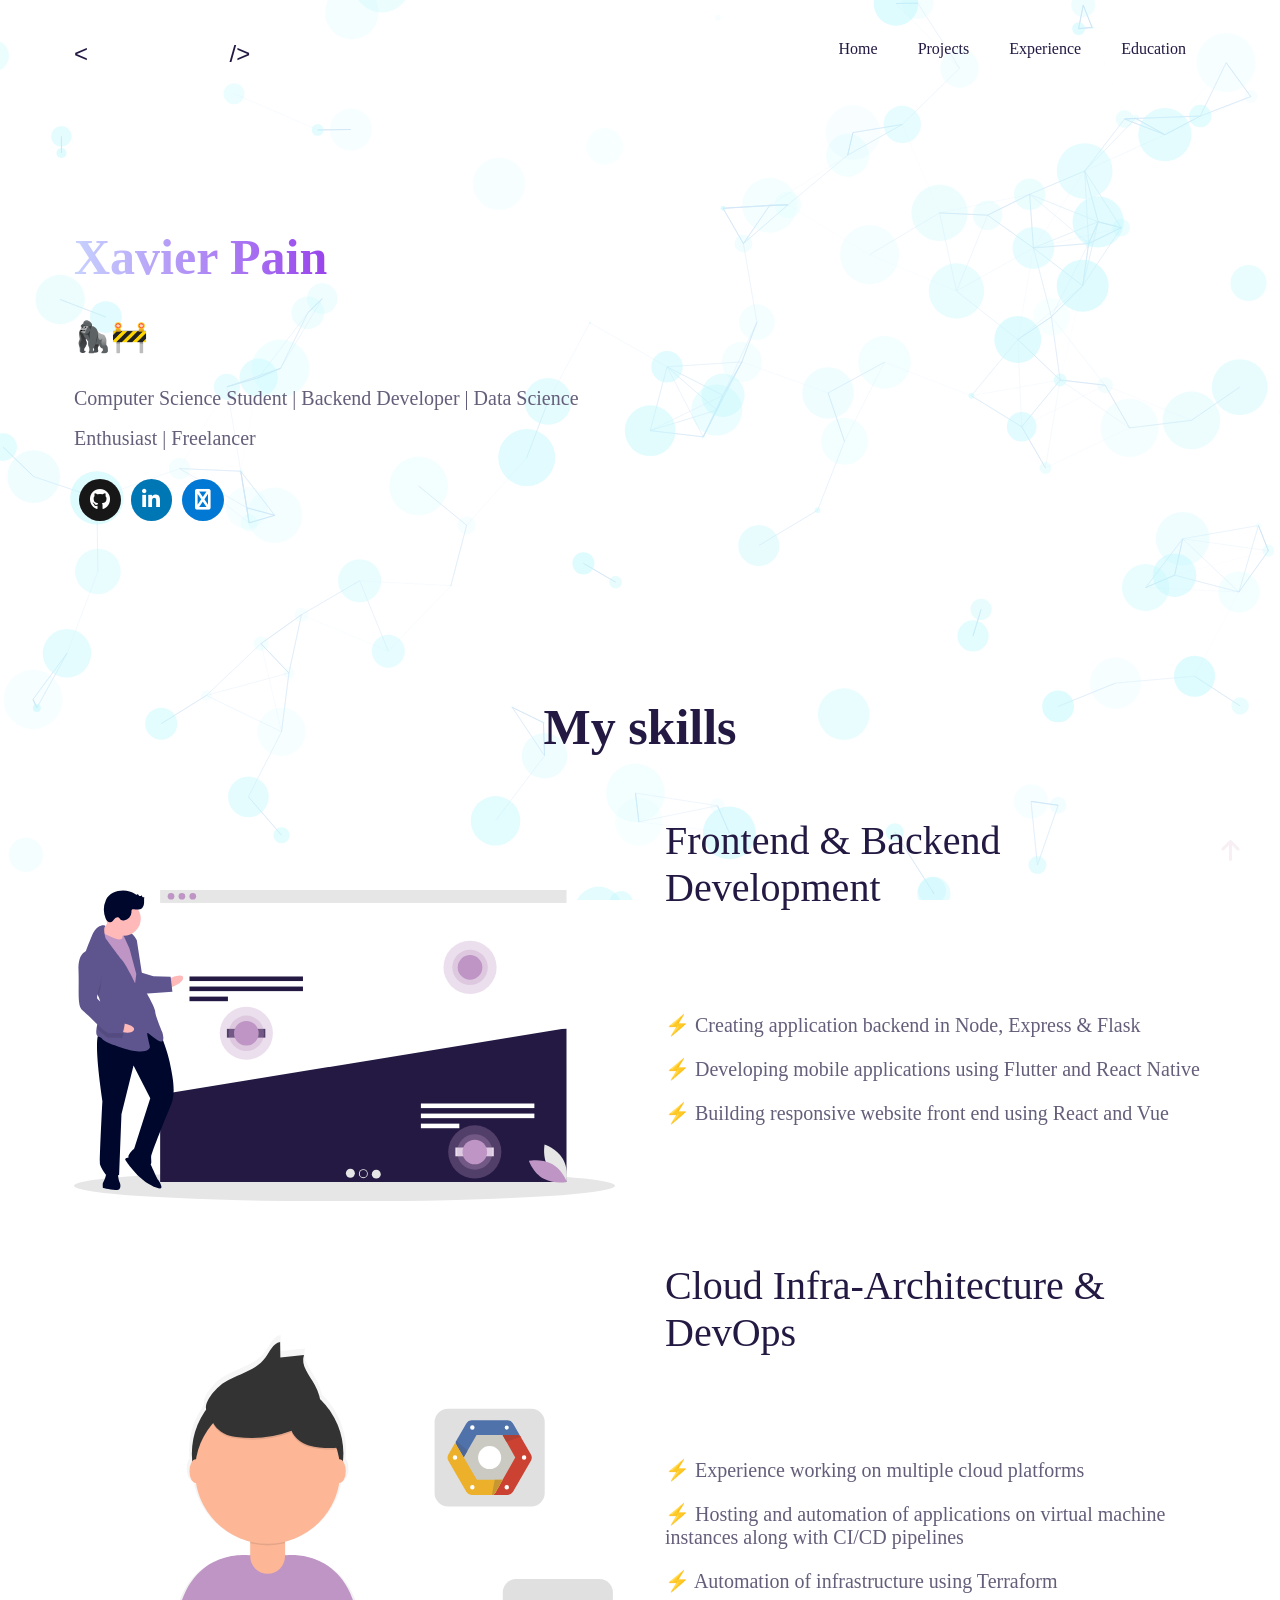
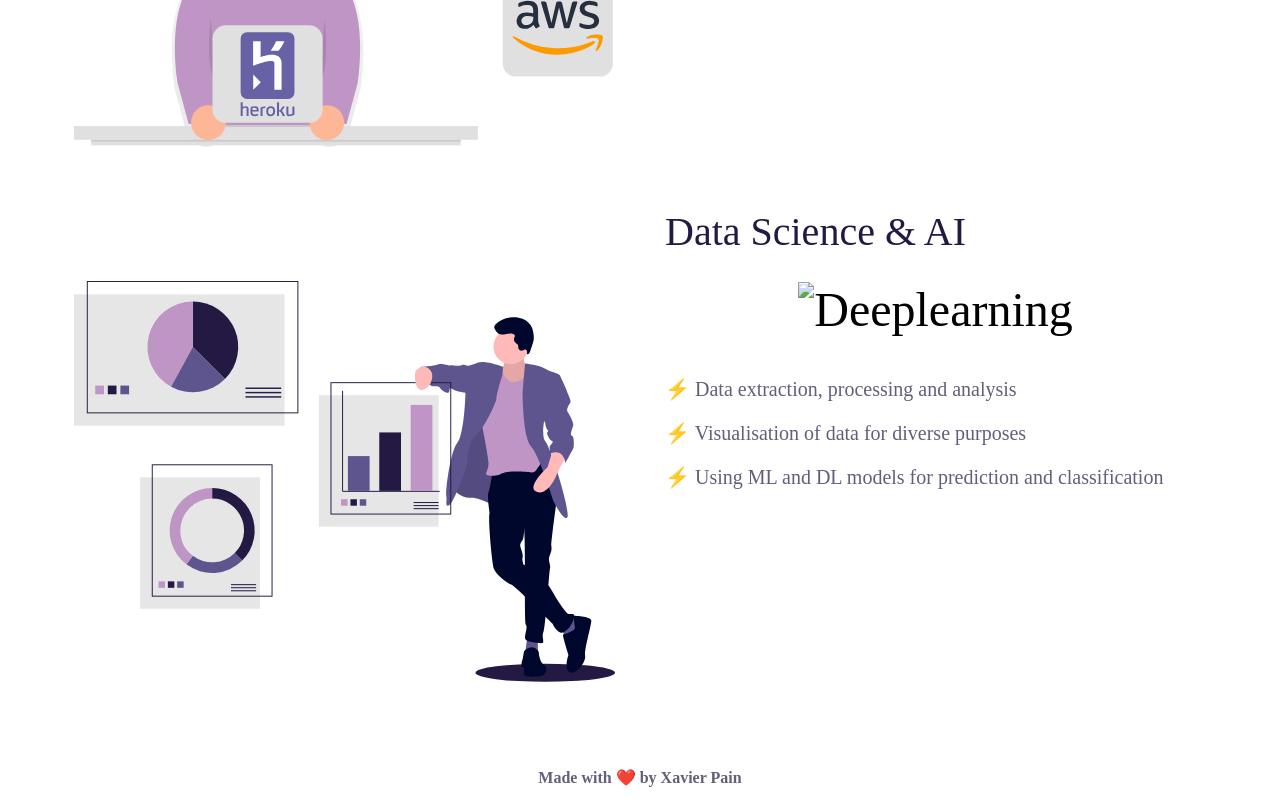
==== index.html @ 21883862 "init" ====
<!doctype html><html lang="en"><head><meta charset="utf-8"/><link rel="icon" href="/favicon1.ico"/><meta name="viewport" content="width=device-width,initial-scale=1"/><meta name="Xavier's Portfolio" content="Portfolio content"/><meta property="og:title" content="Kritarth Sharma Portfolio"/><meta property="og:type" content="website"/><meta property="og:url" content="https://kritarth2121.github.io/"/><meta name="description" content="Xavier's Personal Portfolio Website" property="og:description"><meta name="description" content="/icons/desc.png" property="og:image"><meta name="keywords" content="Kritarth, PortFolio, MasterPortfolio, Xavier's Portfolio"/><meta name="author" content="Kritarth"/><meta name="application-name" content="Xavier's PortFolio"/><link rel="apple-touch-icon" sizes="57x57" href="/icons/apple-icon-57x57.png"><link rel="apple-touch-icon" sizes="60x60" href="/icons/apple-icon-60x60.png"><link rel="apple-touch-icon" sizes="72x72" href="/icons/apple-icon-72x72.png"><link rel="apple-touch-icon" sizes="76x76" href="/icons/apple-icon-76x76.png"><link rel="apple-touch-icon" sizes="114x114" href="/icons/apple-icon-114x114.png"><link rel="apple-touch-icon" sizes="120x120" href="/icons/apple-icon-120x120.png"><link rel="apple-touch-icon" sizes="144x144" href="/icons/apple-icon-144x144.png"><link rel="apple-touch-icon" sizes="152x152" href="/icons/apple-icon-152x152.png"><link rel="apple-touch-icon" sizes="180x180" href="/icons/apple-icon-180x180.png"><link rel="icon" type="image/png" sizes="192x192" href="/icons//android-icon-192x192.png"><link rel="icon" type="image/png" sizes="32x32" href="/icons/favicon-32x32.png"><link rel="icon" type="image/png" sizes="96x96" href="/icons/favicon-96x96.png"><link rel="icon" type="image/png" sizes="16x16" href="/icons/favicon-16x16.png"><link rel="manifest" href="/manifest.json"><meta name="msapplication-TileColor" content="#ffffff"><meta name="msapplication-TileImage" content="/icons/ms-icon-144x144.png"><meta name="theme-color" content="#000000"><script async src="https://pagead2.googlesyndication.com/pagead/js/adsbygoogle.js"></script><script>(adsbygoogle=window.adsbygoogle||[]).push({google_ad_client:"ca-pub-8856447829714090",enable_page_level_ads:!0})</script><script async src="https://www.googletagmanager.com/gtag/js?id=AW-825508380"></script><script>function gtag(){dataLayer.push(arguments)}window.dataLayer=window.dataLayer||[],gtag("js",new Date),gtag("config","AW-825508380")</script><script async src="https://www.googletagmanager.com/gtag/js?id=G-EFLHCG5PLC"></script><script>function gtag(){dataLayer.push(arguments)}window.dataLayer=window.dataLayer||[],gtag("js",new Date),gtag("config","UA-158726526-1")</script><link rel="manifest" href="/manifest.json"/><link rel="stylesheet" href="https://cdnjs.cloudflare.com/ajax/libs/font-awesome/6.4.2/css/all.min.css"/><script src="https://code.iconify.design/1/1.0.4/iconify.min.js"></script><script src="https://cdnjs.cloudflare.com/ajax/libs/animejs/2.0.2/anime.js"></script><script src="https://cdnjs.cloudflare.com/ajax/libs/canvasjs/1.7.0/canvasjs.min.js"></script><title>Xavier Pain - PortFolio</title><script defer="defer" src="/static/js/main.a9682049.js"></script><link href="/static/css/main.dd324436.css" rel="stylesheet"></head><body><noscript>You need to enable JavaScript to run this app.</noscript><div id="root"></div></body></html>
---- static/css/main.dd324436.css ----
@import url(https://fonts.googleapis.com/css2?family=Heebo:wght@400;600&family=Poppins:wght@100;500;600;800;900&family=Lobster+Two:ital,wght@0,400;0,700;1,400&display=swap);*,:after,:before{--tw-border-spacing-x:0;--tw-border-spacing-y:0;--tw-translate-x:0;--tw-translate-y:0;--tw-rotate:0;--tw-skew-x:0;--tw-skew-y:0;--tw-scale-x:1;--tw-scale-y:1;--tw-pan-x: ;--tw-pan-y: ;--tw-pinch-zoom: ;--tw-scroll-snap-strictness:proximity;--tw-gradient-from-position: ;--tw-gradient-via-position: ;--tw-gradient-to-position: ;--tw-ordinal: ;--tw-slashed-zero: ;--tw-numeric-figure: ;--tw-numeric-spacing: ;--tw-numeric-fraction: ;--tw-ring-inset: ;--tw-ring-offset-width:0px;--tw-ring-offset-color:#fff;--tw-ring-color:rgba(59,130,246,.5);--tw-ring-offset-shadow:0 0 #0000;--tw-ring-shadow:0 0 #0000;--tw-shadow:0 0 #0000;--tw-shadow-colored:0 0 #0000;--tw-blur: ;--tw-brightness: ;--tw-contrast: ;--tw-grayscale: ;--tw-hue-rotate: ;--tw-invert: ;--tw-saturate: ;--tw-sepia: ;--tw-drop-shadow: ;--tw-backdrop-blur: ;--tw-backdrop-brightness: ;--tw-backdrop-contrast: ;--tw-backdrop-grayscale: ;--tw-backdrop-hue-rotate: ;--tw-backdrop-invert: ;--tw-backdrop-opacity: ;--tw-backdrop-saturate: ;--tw-backdrop-sepia: }::-webkit-backdrop{--tw-border-spacing-x:0;--tw-border-spacing-y:0;--tw-translate-x:0;--tw-translate-y:0;--tw-rotate:0;--tw-skew-x:0;--tw-skew-y:0;--tw-scale-x:1;--tw-scale-y:1;--tw-pan-x: ;--tw-pan-y: ;--tw-pinch-zoom: ;--tw-scroll-snap-strictness:proximity;--tw-gradient-from-position: ;--tw-gradient-via-position: ;--tw-gradient-to-position: ;--tw-ordinal: ;--tw-slashed-zero: ;--tw-numeric-figure: ;--tw-numeric-spacing: ;--tw-numeric-fraction: ;--tw-ring-inset: ;--tw-ring-offset-width:0px;--tw-ring-offset-color:#fff;--tw-ring-color:rgba(59,130,246,.5);--tw-ring-offset-shadow:0 0 #0000;--tw-ring-shadow:0 0 #0000;--tw-shadow:0 0 #0000;--tw-shadow-colored:0 0 #0000;--tw-blur: ;--tw-brightness: ;--tw-contrast: ;--tw-grayscale: ;--tw-hue-rotate: ;--tw-invert: ;--tw-saturate: ;--tw-sepia: ;--tw-drop-shadow: ;--tw-backdrop-blur: ;--tw-backdrop-brightness: ;--tw-backdrop-contrast: ;--tw-backdrop-grayscale: ;--tw-backdrop-hue-rotate: ;--tw-backdrop-invert: ;--tw-backdrop-opacity: ;--tw-backdrop-saturate: ;--tw-backdrop-sepia: }::backdrop{--tw-border-spacing-x:0;--tw-border-spacing-y:0;--tw-translate-x:0;--tw-translate-y:0;--tw-rotate:0;--tw-skew-x:0;--tw-skew-y:0;--tw-scale-x:1;--tw-scale-y:1;--tw-pan-x: ;--tw-pan-y: ;--tw-pinch-zoom: ;--tw-scroll-snap-strictness:proximity;--tw-gradient-from-position: ;--tw-gradient-via-position: ;--tw-gradient-to-position: ;--tw-ordinal: ;--tw-slashed-zero: ;--tw-numeric-figure: ;--tw-numeric-spacing: ;--tw-numeric-fraction: ;--tw-ring-inset: ;--tw-ring-offset-width:0px;--tw-ring-offset-color:#fff;--tw-ring-color:rgba(59,130,246,.5);--tw-ring-offset-shadow:0 0 #0000;--tw-ring-shadow:0 0 #0000;--tw-shadow:0 0 #0000;--tw-shadow-colored:0 0 #0000;--tw-blur: ;--tw-brightness: ;--tw-contrast: ;--tw-grayscale: ;--tw-hue-rotate: ;--tw-invert: ;--tw-saturate: ;--tw-sepia: ;--tw-drop-shadow: ;--tw-backdrop-blur: ;--tw-backdrop-brightness: ;--tw-backdrop-contrast: ;--tw-backdrop-grayscale: ;--tw-backdrop-hue-rotate: ;--tw-backdrop-invert: ;--tw-backdrop-opacity: ;--tw-backdrop-saturate: ;--tw-backdrop-sepia: }.container{width:100%}@media (min-width:640px){.container{max-width:640px}}@media (min-width:768px){.container{max-width:768px}}@media (min-width:1024px){.container{max-width:1024px}}@media (min-width:1280px){.container{max-width:1280px}}@media (min-width:1536px){.container{max-width:1536px}}.sr-only{border-width:0;white-space:nowrap}.pointer-events-none{pointer-events:none}.visible{visibility:visible}.fixed{position:fixed}.absolute{position:absolute}.relative{position:relative}.inset-0{inset:0}.left-0{left:0}.right-5{right:1.25rem}.top-0{top:0}.top-4{top:1rem}.z-50{z-index:50}.mx-4{margin-left:1rem;margin-right:1rem}.mx-5{margin-left:1.25rem;margin-right:1.25rem}.mx-6{margin-left:1.5rem;margin-right:1.5rem}.mb-10{margin-bottom:2.5rem}.mb-7{margin-bottom:1.75rem}.mt-5{margin-top:1.25rem}.inline-block{display:inline-block}.flex{display:flex}.inline-flex{display:inline-flex}.table{display:table}.grid{display:grid}.hidden{display:none}.aspect-video{aspect-ratio:16/9}.h-\[100vh\]{height:100vh}.h-\[24rem\]{height:24rem}.h-full{height:100%}.min-h-full{min-height:100%}.min-h-screen{min-height:100vh}.w-\[100vw\]{width:100vw}.w-\[24rem\]{width:24rem}.w-fit{width:-webkit-fit-content;width:-moz-fit-content;width:fit-content}.w-full{width:100%}.shrink{flex-shrink:1}.grow{flex-grow:1}.rotate-180{--tw-rotate:180deg}.rotate-180,.rotate-90{-webkit-transform:translate(var(--tw-translate-x),var(--tw-translate-y)) rotate(var(--tw-rotate)) skewX(var(--tw-skew-x)) skewY(var(--tw-skew-y)) scaleX(var(--tw-scale-x)) scaleY(var(--tw-scale-y));transform:translate(var(--tw-translate-x),var(--tw-translate-y)) rotate(var(--tw-rotate)) skewX(var(--tw-skew-x)) skewY(var(--tw-skew-y)) scaleX(var(--tw-scale-x)) scaleY(var(--tw-scale-y))}.rotate-90{--tw-rotate:90deg}.scale-100{--tw-scale-x:1;--tw-scale-y:1}.scale-100,.scale-95{-webkit-transform:translate(var(--tw-translate-x),var(--tw-translate-y)) rotate(var(--tw-rotate)) skewX(var(--tw-skew-x)) skewY(var(--tw-skew-y)) scaleX(var(--tw-scale-x)) scaleY(var(--tw-scale-y));transform:translate(var(--tw-translate-x),var(--tw-translate-y)) rotate(var(--tw-rotate)) skewX(var(--tw-skew-x)) skewY(var(--tw-skew-y)) scaleX(var(--tw-scale-x)) scaleY(var(--tw-scale-y))}.scale-95{--tw-scale-x:.95;--tw-scale-y:.95}.transform{-webkit-transform:translate(var(--tw-translate-x),var(--tw-translate-y)) rotate(var(--tw-rotate)) skewX(var(--tw-skew-x)) skewY(var(--tw-skew-y)) scaleX(var(--tw-scale-x)) scaleY(var(--tw-scale-y));transform:translate(var(--tw-translate-x),var(--tw-translate-y)) rotate(var(--tw-rotate)) skewX(var(--tw-skew-x)) skewY(var(--tw-skew-y)) scaleX(var(--tw-scale-x)) scaleY(var(--tw-scale-y))}@-webkit-keyframes bounce{0%,to{-webkit-animation-timing-function:cubic-bezier(.8,0,1,1);animation-timing-function:cubic-bezier(.8,0,1,1);-webkit-transform:translateY(-25%);transform:translateY(-25%)}50%{-webkit-animation-timing-function:cubic-bezier(0,0,.2,1);animation-timing-function:cubic-bezier(0,0,.2,1);-webkit-transform:none;transform:none}}@keyframes bounce{0%,to{-webkit-animation-timing-function:cubic-bezier(.8,0,1,1);animation-timing-function:cubic-bezier(.8,0,1,1);-webkit-transform:translateY(-25%);transform:translateY(-25%)}50%{-webkit-animation-timing-function:cubic-bezier(0,0,.2,1);animation-timing-function:cubic-bezier(0,0,.2,1);-webkit-transform:none;transform:none}}.animate-bounce{-webkit-animation:bounce 1s infinite;animation:bounce 1s infinite}@-webkit-keyframes text{0%,to{background-position:0;background-size:200% 200%}50%{background-position:100%;background-size:200% 200%}}@keyframes text{0%,to{background-position:0;background-size:200% 200%}50%{background-position:100%;background-size:200% 200%}}.animate-text{-webkit-animation:text 5s ease infinite;animation:text 5s ease infinite}.cursor-pointer{cursor:pointer}.resize{resize:both}.grid-cols-1{grid-template-columns:repeat(1,minmax(0,1fr))}.flex-row{flex-direction:row}.flex-col{flex-direction:column}.items-center{align-items:center}.justify-center{justify-content:center}.justify-between{justify-content:space-between}.gap-8{gap:2rem}.space-x-4>:not([hidden])~:not([hidden]){--tw-space-x-reverse:0;margin-left:calc(1rem*(1 - var(--tw-space-x-reverse)));margin-right:calc(1rem*var(--tw-space-x-reverse))}.overflow-hidden{overflow:hidden}.overflow-y-auto{overflow-y:auto}.overflow-y-scroll{overflow-y:scroll}.rounded-full{border-radius:9999px}.rounded-xl{border-radius:.75rem}.border{border-width:1px}.border-none{border-style:none}.bg-black\/70{background-color:rgba(0,0,0,.7)}.bg-white{--tw-bg-opacity:1;background-color:rgb(255 255 255/var(--tw-bg-opacity))}.bg-gradient-to-r{background-image:linear-gradient(to right,var(--tw-gradient-stops))}.from-indigo-200{--tw-gradient-from:#c7d2fe var(--tw-gradient-from-position);--tw-gradient-to:rgba(199,210,254,0) var(--tw-gradient-to-position);--tw-gradient-stops:var(--tw-gradient-from),var(--tw-gradient-to)}.via-purple-600{--tw-gradient-to:rgba(147,51,234,0) var(--tw-gradient-to-position);--tw-gradient-stops:var(--tw-gradient-from),#9333ea var(--tw-gradient-via-position),var(--tw-gradient-to)}.to-indigo-200{--tw-gradient-to:#c7d2fe var(--tw-gradient-to-position)}.bg-clip-text{-webkit-background-clip:text;background-clip:text}.text-left{text-align:left}.text-center{text-align:center}.align-middle{vertical-align:middle}.text-2xl{font-size:1.5rem;line-height:2rem}.text-lg{font-size:1.125rem;line-height:1.75rem}.font-black{font-weight:900}.font-bold{font-weight:700}.font-medium{font-weight:500}.font-semibold{font-weight:600}.italic{font-style:italic}.leading-6{line-height:1.5rem}.text-gray-900{--tw-text-opacity:1;color:rgb(17 24 39/var(--tw-text-opacity))}.text-transparent{color:transparent}.underline{text-decoration-line:underline}.opacity-0{opacity:0}.opacity-100{opacity:1}.shadow-2xl{--tw-shadow:0 25px 50px -12px rgba(0,0,0,.25);--tw-shadow-colored:0 25px 50px -12px var(--tw-shadow-color)}.shadow-2xl,.shadow-xl{box-shadow:0 0 #0000,0 0 #0000,var(--tw-shadow);box-shadow:var(--tw-ring-offset-shadow,0 0 #0000),var(--tw-ring-shadow,0 0 #0000),var(--tw-shadow)}.shadow-xl{--tw-shadow:0 20px 25px -5px rgba(0,0,0,.1),0 8px 10px -6px rgba(0,0,0,.1);--tw-shadow-colored:0 20px 25px -5px var(--tw-shadow-color),0 8px 10px -6px var(--tw-shadow-color)}.ring{--tw-ring-offset-shadow:var(--tw-ring-inset) 0 0 0 var(--tw-ring-offset-width) var(--tw-ring-offset-color);--tw-ring-shadow:var(--tw-ring-inset) 0 0 0 calc(3px + var(--tw-ring-offset-width)) var(--tw-ring-color);box-shadow:var(--tw-ring-offset-shadow),var(--tw-ring-shadow),0 0 #0000;box-shadow:var(--tw-ring-offset-shadow),var(--tw-ring-shadow),var(--tw-shadow,0 0 #0000)}.filter{-webkit-filter:var(--tw-blur) var(--tw-brightness) var(--tw-contrast) var(--tw-grayscale) var(--tw-hue-rotate) var(--tw-invert) var(--tw-saturate) var(--tw-sepia) var(--tw-drop-shadow);filter:var(--tw-blur) var(--tw-brightness) var(--tw-contrast) var(--tw-grayscale) var(--tw-hue-rotate) var(--tw-invert) var(--tw-saturate) var(--tw-sepia) var(--tw-drop-shadow)}.transition{transition-duration:.15s;transition-property:color,background-color,border-color,text-decoration-color,fill,stroke,opacity,box-shadow,-webkit-transform,-webkit-filter,-webkit-backdrop-filter;transition-property:color,background-color,border-color,text-decoration-color,fill,stroke,opacity,box-shadow,transform,filter,backdrop-filter;transition-property:color,background-color,border-color,text-decoration-color,fill,stroke,opacity,box-shadow,transform,filter,backdrop-filter,-webkit-transform,-webkit-filter,-webkit-backdrop-filter;transition-timing-function:cubic-bezier(.4,0,.2,1)}.transition-all{transition-duration:.15s;transition-property:all;transition-timing-function:cubic-bezier(.4,0,.2,1)}.duration-200{transition-duration:.2s}.duration-300{transition-duration:.3s}.duration-500{transition-duration:.5s}.ease-in{transition-timing-function:cubic-bezier(.4,0,1,1)}.ease-out{transition-timing-function:cubic-bezier(0,0,.2,1)}@font-face{font-family:Agustina Regular;font-style:normal;font-weight:400;src:local("Agustina Regular"),url(/static/media/Agustina.eb0c59dda4cc308cba96.woff) format("woff")}@font-face{font-family:Montserrat;src:local("Montserrat"),url(/static/media/Montserrat-Regular.3cd786652b8a2e9d41f2.ttf) format("woff")}@font-face{font-family:Google Sans Bold;src:local("Google Sans Bold"),url(/static/media/GoogleSans-Bold.d907e4bf3e32637a636e.ttf) format("woff")}@font-face{font-family:Google Sans Bold Italic;src:local("Google Sans Bold Italic"),url(/static/media/GoogleSans-BoldItalic.d282e9c31d0f894a7f06.ttf) format("woff")}@font-face{font-family:Google Sans Italic;src:local("Google Sans Italic"),url(/static/media/GoogleSans-Italic.40bb50bd202405745006.ttf) format("woff")}@font-face{font-family:Google Sans Medium;src:local("Google Sans Medium"),url(/static/media/GoogleSans-Medium.963c3e555aaada9ef8a9.ttf) format("woff")}@font-face{font-family:Google Sans Medium Italic;src:local("Google Sans Medium Italic"),url(/static/media/GoogleSans-MediumItalic.56d4f777a7997e5a10b3.ttf) format("woff")}@font-face{font-family:Google Sans Regular;src:local("Google Sans Regular"),url(/static/media/GoogleSans-Regular.bec0591b6a291c3ca895.ttf) format("woff")}code{font-family:source-code-pro,Menlo,Monaco,Consolas,Courier New,monospace}body,html{overflow-x:hidden;scroll-behavior:smooth}body{-webkit-font-smoothing:antialiased;-moz-osx-font-smoothing:grayscale;font:19px/23px Montserrat,sans-serif}@media (max-width:1380px){body,html{font-size:16px;line-height:normal}}@-webkit-keyframes animatedOne{0%{background-position:0 0}to{background-position:100% 0}}@keyframes animatedOne{0%{background-position:0 0}to{background-position:100% 0}}.hover\:scale-110:hover{--tw-scale-x:1.1;--tw-scale-y:1.1;-webkit-transform:translate(var(--tw-translate-x),var(--tw-translate-y)) rotate(var(--tw-rotate)) skewX(var(--tw-skew-x)) skewY(var(--tw-skew-y)) scaleX(var(--tw-scale-x)) scaleY(var(--tw-scale-y));transform:translate(var(--tw-translate-x),var(--tw-translate-y)) rotate(var(--tw-rotate)) skewX(var(--tw-skew-x)) skewY(var(--tw-skew-y)) scaleX(var(--tw-scale-x)) scaleY(var(--tw-scale-y))}.hover\:cursor-pointer:hover{cursor:pointer}@media (min-width:640px){.sm\:h-fit{height:-webkit-fit-content;height:-moz-fit-content;height:fit-content}.sm\:max-h-\[90vh\]{max-height:90vh}.sm\:w-10\/12{width:83.333333%}.sm\:rounded-2xl{border-radius:1rem}}@media (min-width:768px){.md\:grid-cols-3{grid-template-columns:repeat(3,minmax(0,1fr))}}.App{text-align:center}.App-logo{height:40vmin}.App-header{align-items:center;background-color:#282c34;color:#fff;display:flex;flex-direction:column;font-size:calc(10px + 2vmin);justify-content:center;min-height:100vh}.App-link{color:#09d3ac}.heading{color:#000}.subTitle{color:#868e96}@-webkit-keyframes fade_down{0%{opacity:.01;-webkit-transform:translateY(-20px);transform:translateY(-20px);transition:opacity .3s cubic-bezier(.645,.045,.355,1),-webkit-transform .3s cubic-bezier(.645,.045,.355,1);transition:opacity .3s cubic-bezier(.645,.045,.355,1),transform .3s cubic-bezier(.645,.045,.355,1);transition:opacity .3s cubic-bezier(.645,.045,.355,1),transform .3s cubic-bezier(.645,.045,.355,1),-webkit-transform .3s cubic-bezier(.645,.045,.355,1)}to{opacity:1;-webkit-transform:translateY(0);transform:translateY(0);transition:opacity .3s cubic-bezier(.645,.045,.355,1),-webkit-transform .3s cubic-bezier(.645,.045,.355,1);transition:opacity .3s cubic-bezier(.645,.045,.355,1),transform .3s cubic-bezier(.645,.045,.355,1);transition:opacity .3s cubic-bezier(.645,.045,.355,1),transform .3s cubic-bezier(.645,.045,.355,1),-webkit-transform .3s cubic-bezier(.645,.045,.355,1)}}@keyframes fade_down{0%{opacity:.01;-webkit-transform:translateY(-20px);transform:translateY(-20px);transition:opacity .3s cubic-bezier(.645,.045,.355,1),-webkit-transform .3s cubic-bezier(.645,.045,.355,1);transition:opacity .3s cubic-bezier(.645,.045,.355,1),transform .3s cubic-bezier(.645,.045,.355,1);transition:opacity .3s cubic-bezier(.645,.045,.355,1),transform .3s cubic-bezier(.645,.045,.355,1),-webkit-transform .3s cubic-bezier(.645,.045,.355,1)}to{opacity:1;-webkit-transform:translateY(0);transform:translateY(0);transition:opacity .3s cubic-bezier(.645,.045,.355,1),-webkit-transform .3s cubic-bezier(.645,.045,.355,1);transition:opacity .3s cubic-bezier(.645,.045,.355,1),transform .3s cubic-bezier(.645,.045,.355,1);transition:opacity .3s cubic-bezier(.645,.045,.355,1),transform .3s cubic-bezier(.645,.045,.355,1),-webkit-transform .3s cubic-bezier(.645,.045,.355,1)}}@-webkit-keyframes fade_up{0%{opacity:.01;-webkit-transform:translateY(20px);transform:translateY(20px);transition:opacity .3s cubic-bezier(.645,.045,.355,1),-webkit-transform .3s cubic-bezier(.645,.045,.355,1);transition:opacity .3s cubic-bezier(.645,.045,.355,1),transform .3s cubic-bezier(.645,.045,.355,1);transition:opacity .3s cubic-bezier(.645,.045,.355,1),transform .3s cubic-bezier(.645,.045,.355,1),-webkit-transform .3s cubic-bezier(.645,.045,.355,1)}to{opacity:1;-webkit-transform:translateY(0);transform:translateY(0);transition:opacity .3s cubic-bezier(.645,.045,.355,1),-webkit-transform .3s cubic-bezier(.645,.045,.355,1);transition:opacity .3s cubic-bezier(.645,.045,.355,1),transform .3s cubic-bezier(.645,.045,.355,1);transition:opacity .3s cubic-bezier(.645,.045,.355,1),transform .3s cubic-bezier(.645,.045,.355,1),-webkit-transform .3s cubic-bezier(.645,.045,.355,1)}}@keyframes fade_up{0%{opacity:.01;-webkit-transform:translateY(20px);transform:translateY(20px);transition:opacity .3s cubic-bezier(.645,.045,.355,1),-webkit-transform .3s cubic-bezier(.645,.045,.355,1);transition:opacity .3s cubic-bezier(.645,.045,.355,1),transform .3s cubic-bezier(.645,.045,.355,1);transition:opacity .3s cubic-bezier(.645,.045,.355,1),transform .3s cubic-bezier(.645,.045,.355,1),-webkit-transform .3s cubic-bezier(.645,.045,.355,1)}to{opacity:1;-webkit-transform:translateY(0);transform:translateY(0);transition:opacity .3s cubic-bezier(.645,.045,.355,1),-webkit-transform .3s cubic-bezier(.645,.045,.355,1);transition:opacity .3s cubic-bezier(.645,.045,.355,1),transform .3s cubic-bezier(.645,.045,.355,1);transition:opacity .3s cubic-bezier(.645,.045,.355,1),transform .3s cubic-bezier(.645,.045,.355,1),-webkit-transform .3s cubic-bezier(.645,.045,.355,1)}}.header{display:block;margin:0 auto;max-width:90%;padding:20px 10px}.header ul{list-style:none;margin:0;overflow:hidden;padding:0}.grey-color{color:#868e96}.header li a{display:block;padding:20px;text-decoration:none}.header .logo{display:block;float:left;font-size:1.5em;line-height:normal;margin-top:10px;text-decoration:none}.header .logo-name{-moz-background-clip:text;-webkit-background-clip:text;background-image:url(https://media.giphy.com/media/26BROrSHlmyzzHf3i/giphy.gif);background-size:cover;color:transparent;font-family:Agustina Regular;font-weight:700;padding:0 10px;width:40px}.menu{font-family:Google Sans Regular}.header .menu{clear:both;max-height:0;transition:max-height .2s ease-out}.header .menu-icon{cursor:pointer;display:inline-block;float:right;padding:28px 20px;position:relative;-webkit-user-select:none;user-select:none}.header .menu-icon .navicon{background:#333;display:block;height:2px;position:relative;transition:background .2s ease-out;width:18px}.header .menu-icon .navicon:after,.header .menu-icon .navicon:before{background:#333;content:"";display:block;height:100%;position:absolute;transition:all .2s ease-out;width:100%}.header .menu-icon .navicon:before{top:5px}.header .menu-icon .navicon:after{top:-5px}.header .menu-btn{display:none}.header .menu-btn:checked~.menu{max-height:370px}.header .menu-btn:checked~.menu-icon .navicon{background:transparent}.header .menu-btn:checked~.menu-icon .navicon:before{-webkit-transform:rotate(-45deg);transform:rotate(-45deg)}.header .menu-btn:checked~.menu-icon .navicon:after{-webkit-transform:rotate(45deg);transform:rotate(45deg)}.header .menu-btn:checked~.menu-icon:not(.steps) .navicon:after,.header .menu-btn:checked~.menu-icon:not(.steps) .navicon:before{top:0}@media (min-width:48em){.header li{float:left}.header{align-items:center;display:flex;justify-content:space-between}.header .menu{max-height:none}.header .menu-icon{display:none}}@media (max-width:960px) and (min-width:768px){.header{font-size:12px}}.main{margin:4rem auto 0}.greet-main,.main{padding:20px 10px;width:90%}.greet-main{margin:2rem auto 0}.gretting-main{margin:0 auto;padding:20px 10px;width:90%}.greeting-main{display:flex}.greeting-main>*{flex:1 1;margin-bottom:30px}.button-greeting-div{display:flex;margin-top:20px}.greeting-text{font-family:Google Sans Bold;font-size:70px;line-height:1.1;margin-top:80px}.greeting-nickname{font-family:Google Sans Bold Italic;font-size:30px}.greeting-text-p{font-family:Google Sans Medium;font-size:40px;line-height:40px;margin-right:40px}.greeting-image-div>*{max-width:100%}@media (max-width:1380px){.greeting-text{font-size:50px}.greeting-text-p{font-size:20px}}@media (max-width:768px){.button-greeting-div{justify-content:space-around}.greeting-text{font-size:30px;margin-top:0;text-align:center}.greeting-nickname{font-size:25px;text-align:center}.greeting-text-p{font-size:16px;line-height:normal;margin-right:0;text-align:center}.greeting-main{display:block}.portfolio-repo-btn-div{display:flex;justify-content:center;width:100%}}.social-media-div{font-size:2em}.icon-button i{color:#fff}.icon-button{margin-bottom:10px}.icon-button i{border-radius:2.6rem;cursor:pointer;display:inline-block;font-size:1.3rem;height:2.6rem;line-height:2.6rem;margin:0 5px 10px;position:relative;text-align:center;-webkit-user-select:none;user-select:none;width:2.6rem}@media (max-width:768px){.social-media-div{text-align:center}}.main-button{background-color:#55198b;border:1px solid #55198b;border-radius:6px;color:#fff;cursor:pointer;display:block;font-family:Google Sans Regular;font-size:18px;font-weight:500;letter-spacing:2px;line-height:1.1;margin-right:0;margin-top:20px;padding:13px 22px;text-align:center;text-decoration:none;width:-webkit-max-content;width:max-content}.main-button:hover{transition:.3s ease-in}.project-button{display:flex;justify-content:center;margin-top:20px}@media (max-width:768px){.main-button{font-size:15px;margin-right:0;padding:12px 18px}}@media (max-width:320px){.main-button{font-size:12px}}.skills-main-div{display:flex;overflow:hidden}.skills-header{font-family:Google Sans Regular;font-size:60px;line-height:normal;text-align:center}.skills-text{font-size:20px}.skills-text-div{font-family:Google Sans Regular;margin-left:50px}.skills-main-div>*{flex:1 1;margin-bottom:30px}.skills-image-div>*{height:auto;margin-top:100px;max-width:100%}.skills-heading{font-family:Google Sans Regular;font-size:56px;font-weight:400;line-height:normal}@media (max-width:1380px){.skills-heading{font-size:40px}.skills-header{font-size:50px}}@media (max-width:768px){.skills-heading{font-size:30px;text-align:center}.skills-header{font-size:30px}.greeting-text-p{font-size:16px;line-height:normal}.skills-main-div{flex-direction:column}.skills-text-div{margin:20px}.skills-text{font-size:16px}.skills-text-subtitle{font-size:16px;text-align:center}.skills-image-div{order:2}.skills-image-div>*{margin-top:0}}.software-skill-inline{display:inline-block;font-family:Google Sans Regular;margin-bottom:20px;margin-right:20px}.software-skill-inline>i{color:#868e96}.software-skill-inline>i:hover{color:#645beb}.skill-image{height:48px}.footer-text{font-family:Google Sans Regular;font-weight:700;text-align:center}.footer-div{margin-top:2rem}@-webkit-keyframes pulse{0%{-webkit-transform:scale(.5);transform:scale(.5)}20%{-webkit-transform:scale(1.5);transform:scale(1.5)}40%{-webkit-transform:scale(.5);transform:scale(.5)}60%{-webkit-transform:scale(1.5);transform:scale(1.5)}80%{-webkit-transform:scale(1.1);transform:scale(1.1)}90%{-webkit-transform:scale(.8);transform:scale(.8)}}@keyframes pulse{0%{-webkit-transform:scale(.5);transform:scale(.5)}20%{-webkit-transform:scale(1.5);transform:scale(1.5)}40%{-webkit-transform:scale(.5);transform:scale(.5)}60%{-webkit-transform:scale(1.5);transform:scale(1.5)}80%{-webkit-transform:scale(1.1);transform:scale(1.1)}90%{-webkit-transform:scale(.8);transform:scale(.8)}}.heart{-webkit-animation:pulse 2s linear infinite;animation:pulse 2s linear infinite;display:inline-block;position:relative}#topButton{border-radius:2rem;bottom:1.2rem;cursor:pointer;font-size:1.5rem;outline:none;padding:15px;position:fixed;right:1.5rem;visibility:hidden}.logo_wrapper{align-items:center;height:100vh;justify-content:center;width:100vw}.screen{height:100%}.screen,body{align-items:center;display:flex;justify-content:center}body{margin:0;padding:0}.screen{-webkit-animation:grow 5.5s forwards;animation:grow 5.5s forwards;border-radius:100%;overflow:hidden}@-webkit-keyframes grow{0%{-webkit-transform:scale(0);transform:scale(0)}10%{border-radius:0;height:100%;-webkit-transform:scale(1);transform:scale(1);width:100%}90%{border-radius:0;height:100%;-webkit-transform:scale(1);transform:scale(1);width:100%}to{border-radius:100%;-webkit-transform:scale(0);transform:scale(0);-webkit-transform-origin:50% 50%;transform-origin:50% 50%}}@keyframes grow{0%{-webkit-transform:scale(0);transform:scale(0)}10%{border-radius:0;height:100%;-webkit-transform:scale(1);transform:scale(1);width:100%}90%{border-radius:0;height:100%;-webkit-transform:scale(1);transform:scale(1);width:100%}to{border-radius:100%;-webkit-transform:scale(0);transform:scale(0);-webkit-transform-origin:50% 50%;transform-origin:50% 50%}}#logo{left:50%;position:absolute;top:50%;-webkit-transform:translate(-50%,-50%);transform:translate(-50%,-50%)}button:focus,input:focus,select:focus{outline:none}.container-loader{align-items:center;display:flex;justify-content:center}.container-loader .box{-webkit-animation:animate 7s ease-in-out infinite alternate;animation:animate 7s ease-in-out infinite alternate}.container-loader .box,.container-loader .box span{-webkit-transform-style:preserve-3d;transform-style:preserve-3d}.container-loader .box span{background:linear-gradient(90deg,rgba(0,0,0,.1),rgba(0,0,0,.5) 90%,transparent);color:#fff;font-size:3.5em;font-weight:700;line-height:.76em;padding:0 10px;position:absolute;text-shadow:0 10px 15px rgba(0,0,0,.3);text-transform:uppercase;-webkit-transform:translate(-50%,-50%) rotateX(calc(var(--i)*22.5deg)) translateZ(109px);transform:translate(-50%,-50%) rotateX(calc(var(--i)*22.5deg)) translateZ(109px);white-space:nowrap}.container-loader .box span i{font-style:normal}.container-loader .box span i:first-child{color:#5c5fc4}.container-loader .box span i:nth-child(2){color:#c4c15c}@-webkit-keyframes animate{0%{-webkit-transform:perspective(500px) rotateX(0deg) rotate(4deg);transform:perspective(500px) rotateX(0deg) rotate(4deg)}to{-webkit-transform:perspective(50px) rotateX(1turn) rotate(4deg);transform:perspective(50px) rotateX(1turn) rotate(4deg)}}@keyframes animate{0%{-webkit-transform:perspective(500px) rotateX(0deg) rotate(4deg);transform:perspective(500px) rotateX(0deg) rotate(4deg)}to{-webkit-transform:perspective(50px) rotateX(1turn) rotate(4deg);transform:perspective(50px) rotateX(1turn) rotate(4deg)}}.educations-header{font-family:Google Sans Regular;font-size:40px;line-height:1.1;text-align:center}@media (max-width:1380px){.educations-header{font-size:35px}}@media (max-width:768px){.educations-header{font-size:30px}}.degree-card{align-items:center;display:flex;justify-content:center;width:100%}.card-title{font-size:23px}.card-subtitle,.card-title{font-family:Google Sans Medium}.card-subtitle{font-size:18px;margin-bottom:5px;margin-top:7px}.card-img{border:1px solid #d9dbdf;border-radius:50%;box-shadow:5px 5px 5px #d9dbdf;height:auto;padding:10px;width:200px}.body-header{border-radius:7px 7px 0 0;display:flex;max-width:inherit;padding:10px}.body-header-title{align-items:flex-start;width:80%}.body-header-duration{width:20%}.duration{float:right;font-family:Google Sans Regular;font-size:16px;padding-right:10px}.body-content{align-items:center;border-radius:0 0 7px 7px;justify-content:center;max-width:inherit;padding:10px}.content-list{font-family:Google Sans Regular;padding-left:10px;padding-right:10px}.card-body{border-bottom:1px solid #d9dbdf;border-left:1px solid #d9dbdf;border-radius:7px;border-right:1px solid #d9dbdf;box-shadow:5px 5px 5px #d9dbdf;margin:10px}.visit-btn{border:0;border-radius:7px;display:inline-block;float:right;margin:0 10px 10px 0;padding:10px}.btn{font-family:Google Sans Regular;margin:0;padding:0}@media (max-width:768px){.body-header,.degree-card{flex-direction:column}.body-header-title{width:100%}.body-header-duration{margin:0;padding:0;width:100%}.duration{float:left;margin:0;padding:0}.card-img{width:200px}.card-body{width:100%!important}.card-title{font-size:20px}.card-subtitle{font-size:16px}}.certs-header{font-family:Google Sans Regular;font-size:40px;line-height:1.1;text-align:center}.certs-body-div{display:flex;flex-wrap:wrap;justify-content:space-between}@media (max-width:1380px){.certs-header{font-size:35px}}@media (max-width:768px){.certs-body-div{flex-direction:column}.certs-header{font-size:30px}}.cert-card{align-items:center;border:1px solid #d9dbdf;border-radius:5px;box-shadow:5px 5px 5px #d9dbdf;display:inline-block;flex:0 0 30%;justify-content:center;margin-bottom:30px;text-align:center;width:30%}.cert-header{border-radius:5px 5px 0 0;margin:0}.logo_img{height:100px;margin:3px;width:auto}.cert-body{margin:0}.cert-body-title{font-size:20px}.cert-body-subtitle,.cert-body-title{font-family:Google Sans Regular;margin:10px}.cert-body-subtitle{color:grey;font-size:18px}.content{margin:auto;overflow:hidden;position:relative;width:100%}.content .content-overlay{background:rgba(0,0,0,.7);bottom:0;height:99%;left:0;opacity:0;position:absolute;right:0;top:0;transition:all .4s ease-in-out 0s;width:100%}.content:hover .content-overlay{opacity:1}.content-details{left:50%;opacity:0;padding-left:1em;padding-right:1em;position:absolute;text-align:center;top:50%;-webkit-transform:translate(-50%,-50%);transform:translate(-50%,-50%);transition:all .3s ease-in-out 0s;width:100%}.content:hover .content-details{left:50%;opacity:1;top:50%}.content-details h3{color:#fff;font-family:Google Sans Regular;font-weight:500;letter-spacing:.15em;margin-bottom:.5em;text-transform:uppercase}.fadeIn-top{top:20%}@media (max-width:768px){.cert-card{width:100%}}.dev-icons{font-size:3rem;list-style:none;margin-bottom:0;margin-top:0;padding-left:0;text-align:center}.competitive-sites-inline{display:inline-block;font-family:Google Sans Regular;margin-bottom:20px;margin-right:20px}.competitive-sites-inline>i{color:#868e96}.competitive-sites-inline>i:hover{color:#645beb}.education-main{width:100%}.basic-education{margin-left:5%;margin-right:5%}.heading-div{display:flex}.heading-div>*{flex:1 1}.heading-img-div{align-items:center;display:flex;justify-content:center}.heading-text-div{text-align:center}.heading-img-div>*{height:auto;max-width:100%}.heading-text{font-family:Google Sans Medium;font-size:56px;font-weight:400;line-height:1.1;margin-top:100px;text-align:center}.heading-sub-text{font-family:Google Sans Regular;font-size:30px;text-align:center}@media (max-width:1380px){.heading-text{font-size:50px;margin-top:80px}.heading-sub-text{font-size:25px}}@media (max-width:768px){.heading-text{font-size:30px;margin-top:20px}.heading-sub-text{font-size:20px}.heading-div{flex-direction:column}}.experience-card{border-radius:10px;box-shadow:4px 3px 20px -2px grey;display:flex;flex-direction:column;margin-bottom:20px;margin-left:10px;min-width:350px;padding:10px}.arrow-left{border-bottom:10px solid transparent;border-top:10px solid transparent;height:0;margin-left:10px;margin-right:-10px;margin-top:40px;width:0;z-index:100}.experience-card-logo-div{margin:-10px 10px 10px}.experience-card-stepper{align-items:center;display:flex;flex-direction:row;flex-direction:column;margin-top:-40px;position:relative}.experience-card-body-div{width:100%}.experience-card-header-div{display:flex;flex-direction:row}.experience-card-logo{border-radius:50px;box-shadow:4px 3px 20px -2px grey;width:70px}.experience-card-title{font-family:Google Sans Regular;margin:10px 7px 2px 0;text-align:left}.experience-card-company{font-family:Google Sans Regular;margin:0;text-align:left}.experience-card-duration{color:#868e96;font-family:Google Sans Regular;margin:10px 0 2px;text-align:right}.experience-card-heading-left{float:left;margin-left:10px;margin-right:auto}.experience-card-heading-right{float:right;margin-left:auto;margin-right:10px}.experience-card-location{color:#868e96;font-family:Google Sans Regular;margin:0;text-align:right}.experience-card-description{font-family:Google Sans Regular;margin-left:10px;margin-right:20px;margin-top:5px;text-align:justify}.experience-card-company>a{color:#000;position:relative;text-decoration:none}.experience-card-company>a:hover{color:#000}.experience-card-company>a:hover:before{-webkit-transform:scaleX(1);transform:scaleX(1);visibility:visible}.experience-card-company>a:before{background-color:#000;bottom:0;content:"";height:1px;left:0;position:absolute;-webkit-transform:scaleX(0);transform:scaleX(0);transition:all .3s ease-in-out 0s;visibility:hidden;width:100%}.experience-list-item{align-items:center;display:flex;flex-direction:row}@-webkit-keyframes ripple{0%{opcity:75;height:0;left:5px;top:5px;width:0}to{height:50px;left:-20px;opacity:0;top:-20px;width:50px}}@keyframes ripple{0%{opcity:75;height:0;left:5px;top:5px;width:0}to{height:50px;left:-20px;opacity:0;top:-20px;width:50px}}@media (max-width:768px){.experience-card{flex-direction:column;text-align:center}.arrow-left,.experience-card-stepper{display:none}.experience-list-item{flex-direction:column}.experience-card-logo{width:100px}.experience-card-heading-left,.experience-card-heading-right{float:center;margin-left:auto;margin-right:auto}.experience-card-header-div{flex-direction:column}.experience-card-description{margin-left:14px;margin-right:14px;text-align:justify}}.experience-accord{margin:50px}.accord-panel{font-family:Google Sans Regular}@media (max-width:768px){.experience-accord{margin:20px}}.experience-main{width:100%}.basic-experience{margin-left:5%;margin-right:5%}.experience-heading-div{display:flex}.experience-heading-div>*{flex:1 1}.experience-heading-img-div{align-items:center;display:flex;justify-content:center}.experience-heading-text-div{text-align:center}.experience-heading-img-div>*{height:auto;max-width:100%}.experience-heading-text{font-family:Google Sans Medium;font-size:56px;font-weight:400;line-height:1.1;margin-top:80px;text-align:center}.experience-heading-sub-text{font-family:Google Sans Regular;font-size:30px;margin-bottom:10px;text-align:center}.experience-header-detail-text{font-family:Google Sans Medium;font-size:20px;line-height:30px;margin-left:20px;margin-right:20px;margin-top:0}@media (max-width:1380px){.experience-heading-text{font-size:50px;margin-top:80px}.experience-heading-sub-text{font-size:25px}}@media (max-width:768px){.experience-heading-text{font-size:30px;margin-top:20px}.experience-heading-sub-text{font-size:20px}.experience-heading-div{flex-direction:column}.experience-header-detail-text{font-size:16px;line-height:normal;margin-right:0;text-align:center}}.pr-chart{text-align:center;width:100%}canvas{margin:0 auto}.pr-chart-header{font-family:Google Sans Regular}@media (max-width:768px){.pr-chart-header{font-size:20px}}.issue-chart{text-align:center;width:100%}.issue-chart-header{font-family:Google Sans Regular}@media (max-width:768px){.issue-chart-header{font-size:20px}}.os-charts-header{font-family:Google Sans Regular;font-size:40px;line-height:1.1;margin-left:10px;margin-right:10px;text-align:center}.os-charts-body-div{display:flex;flex-direction:row;text-align:center;width:100%}.main-div{margin:0 auto;width:90%}@media (max-width:1380px){.os-charts-header{font-size:35px}}@media (max-width:768px){.os-charts-header{font-size:25px}.os-charts-body-div{flex-direction:column}}.organizations-header{font-family:Google Sans Regular;font-size:40px;line-height:1.1;margin-left:10px;margin-right:10px;text-align:center}@media (max-width:1380px){.organizations-header{font-size:35px}}@media (max-width:768px){.organizations-header{font-size:25px}}.dev-icons-orgs{font-size:3rem;list-style:none;margin:50px 50px 0;padding-left:0;text-align:center}.organizations-img{height:auto;width:100px}.organizations-inline{display:inline-block;font-family:Google Sans Regular;margin-bottom:50px;margin-right:50px}.organizations-inline:hover{-webkit-transform:translateY(-5px);transform:translateY(-5px)}@media (max-width:768px){.organizations-img{width:60px}.dev-icons-orgs{margin-left:20px;margin-right:20px}.organizations-inline{margin-bottom:30px;margin-right:30px}}.pull-requests-header-div{margin-top:100px}.pull-requests-header{font-family:Google Sans Regular;font-size:40px;line-height:1.1;margin-left:10px;margin-right:10px;text-align:center}.pull-request-body-div{text-align:center;width:100%}@media (max-width:1380px){.pull-requests-header{font-size:35px}}@media (max-width:768px){.pull-requests-header-div{margin-top:40px}.pull-requests-header{font-size:25px}}.pull-request-card{border-radius:5px;display:inline-block;margin-bottom:10px;padding:10px;width:75%}.pr-top{display:flex;width:100%}.pr-header{float:top-left;text-align:left;width:80%}.pr-icons{float:left;font-size:18px;text-align:left;width:5%}.pr-title-header{display:inline-block;float:right;width:95%}.pr-subtitle{color:grey;font-size:10px}.pr-subtitle,.pr-title{font-family:Google Sans Regular;margin-bottom:0;margin-top:0}.pr-title{font-size:16px;overflow:hidden;text-align:left;text-overflow:ellipsis;white-space:nowrap}.pr-title>a{color:#000;position:relative;text-decoration:none}.pr-title>a:hover{color:#000}.pr-title>a:hover:before{-webkit-transform:scaleX(1);transform:scaleX(1);visibility:visible}.pr-title>a:before{background-color:#000;bottom:0;content:"";height:1px;left:0;position:absolute;-webkit-transform:scaleX(0);transform:scaleX(0);transition:all .3s ease-in-out 0s;visibility:hidden;width:100%}.pr-down{display:flex;margin-left:4%;width:95%}.changes-repo{display:inline-block;margin-right:0;width:90%}.changes-files{display:flex;margin-top:5px;width:100%}.merge-by-img{display:inline-block;height:20px;margin-left:10px;width:auto}@media (max-width:768px){.pull-request-card{width:85%}.pr-top{flex-direction:column}.changes-repo{width:87%}.files-changed-header{margin-left:5px;margin-top:10px;text-align:left;width:100%}.pr-header{width:100%}.pr-icons{font-size:20px;width:7%}.pr-title-header{width:93%}.pr-title{font-size:15px;overflow:hidden;white-space:normal}.pr-subtitile{font-size:12px;margin-top:3px}.pr-down{margin-left:7%;width:93%}}.issues-header{font-family:Google Sans Regular;font-size:40px;line-height:1.1;margin-left:10px;margin-right:10px;text-align:center}.issues-body-div{text-align:center;width:100%}@media (max-width:1380px){.issues-header{font-size:35px}}@media (max-width:768px){.issues-header{font-size:25px}}.issue-card{border-radius:5px;display:inline-block;margin-bottom:10px;padding:10px;width:75%}.issue-top{display:flex;width:100%}.files-changed-header{text-align:right;width:20%}.files-changed-text{border-radius:10%;color:#fff;padding:2px;text-align:right}.files-changed-text,.files-changed-text-2{display:inline-block;font-family:Google Sans Regular;font-size:12px;margin-bottom:0;margin-top:0}.files-changed-text-2{margin-left:10px}.issue-header{float:top-left;text-align:left;width:100%}.issue-icons{float:left;font-size:18px;text-align:left;width:5%}.issue-title-header{display:inline-block;float:right;width:95%}.issue-subtitle{color:grey;font-size:10px}.issue-subtitle,.issue-title{font-family:Google Sans Regular;margin-bottom:0;margin-top:0}.issue-title{font-size:16px;overflow:hidden;text-align:left;text-overflow:ellipsis;white-space:nowrap}.issue-title>a{color:#000;position:relative;text-decoration:none}.issue-title>a:hover{color:#000}.issue-title>a:hover:before{-webkit-transform:scaleX(1);transform:scaleX(1);visibility:visible}.issue-title>a:before{background-color:#000;bottom:0;content:"";height:1px;left:0;position:absolute;-webkit-transform:scaleX(0);transform:scaleX(0);transition:all .3s ease-in-out 0s;visibility:hidden;width:100%}.issue-down{display:flex;margin-left:5%;width:95%}.assignee-repo{display:inline-block;margin-right:0;width:90%}.parent-repo{font-family:Google Sans Regular;font-size:12px;margin-bottom:0;margin-top:5px;overflow:hidden;text-align:left}.parent-repo,.parent-repo>a{text-overflow:ellipsis;white-space:nowrap}.assignee-info{display:flex;margin-top:5px;width:100%}.additions-files{color:#28a745}.additions-files,.deletions-files{font-family:Google Sans Regular;font-size:14px;margin-bottom:0;margin-top:0}.deletions-files{color:#d73a49;margin-left:8px}.owner-img-div{display:inline-block;width:10%}.owner-img{height:40px}.assigned-to-img,.owner-img{display:inline-block;width:auto}.assigned-to-img{height:20px;margin-left:10px}#tooltip-top>.tooltip-inner{background-color:#000;border:1px solid #062e56;color:#fff}#tooltip-top>.tooltip-arrow{border-top:5px solid #062e56}@media (max-width:768px){.issue-card{width:85%}.issue-top{flex-direction:column}.assignee-repo{width:87%}.files-changed-header{margin-left:5px;margin-top:10px;text-align:left;width:100%}.issue-header{width:100%}.issue-icons{font-size:20px;width:7%}.issue-title-header{width:93%}.issue-title{font-size:15px;overflow:hidden;white-space:normal}.pr-subtitile{font-size:12px;margin-top:3px}.issue-down{margin-left:7%;width:93%}}.contact-main,.opensource-main{width:100%}.basic-contact{margin-left:5%;margin-right:5%}.blog-heading-div,.contact-heading-div{display:flex}.address-heading-div{display:flex;margin-top:80px}.address-heading-div>*,.blog-heading-div>*,.contact-heading-div>*{flex:1 1}.contact-heading-img-div{display:flex}.blog-heading-img-div,.contact-heading-img-div{align-items:center;justify-content:center}.address-heading-text-div,.blog-heading-text-div,.contact-heading-text-div{text-align:center}.blog-heading-img-div>*,.contact-heading-img-div>*{height:auto;max-width:100%}.contact-heading-text{margin-top:60px}.blog-heading-text,.contact-heading-text{font-family:Google Sans Medium;font-size:56px;font-weight:400;line-height:1.1;text-align:center}.blog-heading-text{margin-top:40px}.address-heading-text{font-family:Google Sans Regular;font-size:30px;margin-bottom:10px;text-align:center}.blog-header-detail-text,.contact-header-detail-text{font-family:Google Sans Medium;font-size:20px;line-height:30px;margin-left:20px;margin-right:20px;margin-top:0}.address-btn-div,.blogsite-btn-div,.resume-btn-div{display:flex;justify-content:center;width:100%}.address-btn-div{margin-top:0}@media (max-width:1380px){.contact-heading-text{font-size:50px;margin-top:60px}.blog-heading-text{font-size:50px;margin-top:40px}}@media (max-width:768px){.blog-heading-text,.contact-heading-text{font-size:30px;margin-top:0}.address-heading-text{font-size:20px}.blog-heading-div{flex-direction:column-reverse;margin-top:60px}.address-heading-div{flex-direction:column;margin-top:60px}.address-heading-text-div,.blog-heading-text-div{margin-top:40px}.contact-heading-div{flex-direction:column}.blog-header-detail-text,.contact-header-detail-text{font-size:16px;line-height:normal;margin-left:0;margin-right:0;text-align:center}}.carousel .control-arrow,.carousel.carousel-slider .control-arrow{background:none;border:0;cursor:pointer;filter:alpha(opacity=40);font-size:32px;opacity:.4;position:absolute;top:20px;transition:all .25s ease-in;z-index:2}.carousel .control-arrow:focus,.carousel .control-arrow:hover{filter:alpha(opacity=100);opacity:1}.carousel .control-arrow:before,.carousel.carousel-slider .control-arrow:before{border-bottom:8px solid transparent;border-top:8px solid transparent;content:"";display:inline-block;margin:0 5px}.carousel .control-disabled.control-arrow{cursor:inherit;display:none;filter:alpha(opacity=0);opacity:0}.carousel .control-prev.control-arrow{left:0}.carousel .control-prev.control-arrow:before{border-right:8px solid #fff}.carousel .control-next.control-arrow{right:0}.carousel .control-next.control-arrow:before{border-left:8px solid #fff}.carousel-root{outline:none}.carousel{position:relative;width:100%}.carousel *{box-sizing:border-box}.carousel img{display:inline-block;pointer-events:none;width:100%}.carousel .carousel{position:relative}.carousel .control-arrow{background:none;border:0;font-size:18px;margin-top:-13px;outline:0;top:50%}.carousel .thumbs-wrapper{margin:20px;overflow:hidden}.carousel .thumbs{list-style:none;position:relative;-webkit-transform:translateZ(0);transform:translateZ(0);transition:all .15s ease-in;white-space:nowrap}.carousel .thumb{border:3px solid #fff;display:inline-block;margin-right:6px;overflow:hidden;padding:2px;transition:border .15s ease-in;white-space:nowrap}.carousel .thumb:focus{border:3px solid #ccc;outline:none}.carousel .thumb.selected,.carousel .thumb:hover{border:3px solid #333}.carousel .thumb img{vertical-align:top}.carousel.carousel-slider{margin:0;overflow:hidden;position:relative}.carousel.carousel-slider .control-arrow{bottom:0;color:#fff;font-size:26px;margin-top:0;padding:5px;top:0}.carousel.carousel-slider .control-arrow:hover{background:rgba(0,0,0,.2)}.carousel .slider-wrapper{margin:auto;overflow:hidden;transition:height .15s ease-in;width:100%}.carousel .slider-wrapper.axis-horizontal .slider{-ms-box-orient:horizontal;display:-moz-flex;display:flex}.carousel .slider-wrapper.axis-horizontal .slider .slide{flex-direction:column;flex-flow:column}.carousel .slider-wrapper.axis-vertical{-ms-box-orient:horizontal;display:-moz-flex;display:flex}.carousel .slider-wrapper.axis-vertical .slider{flex-direction:column}.carousel .slider{list-style:none;margin:0;padding:0;position:relative;width:100%}.carousel .slider.animated{transition:all .35s ease-in-out}.carousel .slide{margin:0;min-width:100%;position:relative;text-align:center}.carousel .slide img{border:0;vertical-align:top;width:100%}.carousel .slide iframe{border:0;display:inline-block;margin:0 40px 40px;width:calc(100% - 80px)}.carousel .slide .legend{background:#000;border-radius:10px;bottom:40px;color:#fff;font-size:12px;left:50%;margin-left:-45%;opacity:.25;padding:10px;position:absolute;text-align:center;transition:all .5s ease-in-out;transition:opacity .35s ease-in-out;width:90%}.carousel .control-dots{bottom:0;margin:10px 0;padding:0;position:absolute;text-align:center;width:100%;z-index:1}@media (min-width:960px){.carousel .control-dots{bottom:0}}.carousel .control-dots .dot{background:#fff;border-radius:50%;box-shadow:1px 1px 2px rgba(0,0,0,.9);cursor:pointer;display:inline-block;filter:alpha(opacity=30);height:8px;margin:0 8px;opacity:.3;transition:opacity .25s ease-in;width:8px}.carousel .control-dots .dot.selected,.carousel .control-dots .dot:hover{filter:alpha(opacity=100);opacity:1}.carousel .carousel-status{color:#fff;font-size:10px;padding:5px;position:absolute;right:0;text-shadow:1px 1px 1px rgba(0,0,0,.9);top:0}.carousel:hover .slide .legend{opacity:1}.dev-icons-languages{font-size:2rem;list-style:none;margin-bottom:0;margin-top:0;padding-left:0;text-align:right}.software-skill-inline-languages{display:inline-block;font-family:Google Sans Regular;margin-bottom:0;margin-right:20px}@media (max-width:768px){.software-skill-inline-languages{margin-bottom:0;margin-right:10px}}.carousel .control-prev.control-arrow:before{border-right:8px solid #000;box-shadow:#f7f1f1}.carousel .control-next.control-arrow:before{border-left:8px solid #000;box-shadow:#f7f1f1}.publication-card-div{background-color:#fff;box-shadow:0 10px 30px -15px rgba(0,0,0,.2);color:#586069;cursor:pointer;flex:1 1 25%;padding:2rem}.publication-card-div:hover{box-shadow:0 20px 30px -10px rgba(0,0,0,.2)}.publication-name-div{align-items:center;display:flex}.publication-name{color:#24292e;font-size:25px;font-weight:700;letter-spacing:-.5px;line-height:1.2;margin:0}.publication-description,.publication-name{font-family:Google Sans Regular;overflow:hidden;text-align:left}.publication-description{-webkit-line-clamp:2;-webkit-box-orient:vertical;display:-webkit-box;margin-top:.8rem}.publication-details{display:flex;flex-direction:row}.publication-creation-date{font-family:Google Sans Regular;font-weight:400;margin:0 auto 0 0}@media (max-width:1200px){.publication-card-div{flex:1 1 40%}}@media (max-width:768px){.publication-card-div{flex:1 1 100%}.publication-name{font-size:16px}.publication-description{font-size:14px}.publication-details{flex-direction:column}.publication-creation-date{font-size:14px}}.projects-main{text-align:center;width:100%}.basic-projects{margin-left:5%;margin-right:5%}.projects-heading-div{display:flex}.projects-heading-div>*{flex:1 1}.projects-heading-img-div{align-items:center;display:flex;justify-content:center}.projects-heading-text-div{text-align:center}.projects-heading-img-div>*{height:auto;max-width:100%}.projects-heading-text{font-family:Google Sans Medium;font-size:56px;font-weight:400;line-height:1.1;margin-top:80px;text-align:center}.projects-heading-sub-text{font-family:Google Sans Regular;font-size:30px;margin-bottom:10px;text-align:center}.projects-header-detail-text{font-family:Google Sans Medium;font-size:20px;line-height:30px;margin-left:20px;margin-right:20px;margin-top:0}.publications-heading-text-div{font-family:Google Sans Regular;margin-top:70px;text-align:center}.publications-heading-text{font-size:56px;font-weight:600}.repo-cards-div-main{display:flex;flex-direction:row;flex-wrap:wrap;gap:1rem 1rem;margin-left:40px;margin-right:40px;margin-top:60px}@media (max-width:1380px){.projects-heading-text{font-size:50px;margin-top:80px}.projects-heading-sub-text{font-size:25px}}@media (max-width:768px){.projects-heading-text,.publications-heading-text{font-size:30px;margin-top:20px}.projects-heading-sub-text{font-size:20px}.projects-heading-div{flex-direction:column}.projects-header-detail-text{font-size:16px;line-height:normal;margin-left:0;margin-right:0;text-align:center}.repo-cards-div-main{grid-template-columns:repeat(auto-fit,minmax(300px,1fr));margin-left:10px;margin-right:10px;margin-top:30px}}.error-main{width:100vw}.error-main>.error-class{display:block;margin:auto 5%;text-align:center;width:90%}.error-main>.error-class>.error-404{font-size:7em;margin:10px 0;overflow:hidden;padding-top:10px 0}.error-main>.error-class p{font-size:1.4em;margin-top:0}@media screen and (min-width:1364px){.error-main>.error-class>.error-404{height:175px;padding-top:60px}}

/*!
 * Font Awesome Free 5.11.2 by @fontawesome - https://fontawesome.com
 * License - https://fontawesome.com/license/free (Icons: CC BY 4.0, Fonts: SIL OFL 1.1, Code: MIT License)
 */.fa,.fab,.fad,.fal,.far,.fas{-moz-osx-font-smoothing:grayscale;-webkit-font-smoothing:antialiased;-webkit-font-feature-settings:normal;font-feature-settings:normal;display:inline-block;font-style:normal;font-variant:normal;line-height:1;text-rendering:auto}.fa-lg{font-size:1.33333em;line-height:.75em;vertical-align:-.0667em}.fa-xs{font-size:.75em}.fa-sm{font-size:.875em}.fa-1x{font-size:1em}.fa-2x{font-size:2em}.fa-3x{font-size:3em}.fa-4x{font-size:4em}.fa-5x{font-size:5em}.fa-6x{font-size:6em}.fa-7x{font-size:7em}.fa-8x{font-size:8em}.fa-9x{font-size:9em}.fa-10x{font-size:10em}.fa-fw{text-align:center;width:1.25em}.fa-ul{list-style-type:none;margin-left:2.5em;padding-left:0}.fa-ul>li{position:relative}.fa-li{left:-2em;line-height:inherit;position:absolute;text-align:center;width:2em}.fa-border{border:.08em solid #eee;border-radius:.1em;padding:.2em .25em .15em}.fa-pull-left{float:left}.fa-pull-right{float:right}.fa.fa-pull-left,.fab.fa-pull-left,.fal.fa-pull-left,.far.fa-pull-left,.fas.fa-pull-left{margin-right:.3em}.fa.fa-pull-right,.fab.fa-pull-right,.fal.fa-pull-right,.far.fa-pull-right,.fas.fa-pull-right{margin-left:.3em}.fa-spin{-webkit-animation:fa-spin 2s linear infinite;animation:fa-spin 2s linear infinite}.fa-pulse{-webkit-animation:fa-spin 1s steps(8) infinite;animation:fa-spin 1s steps(8) infinite}@-webkit-keyframes fa-spin{0%{-webkit-transform:rotate(0deg);transform:rotate(0deg)}to{-webkit-transform:rotate(1turn);transform:rotate(1turn)}}@keyframes fa-spin{0%{-webkit-transform:rotate(0deg);transform:rotate(0deg)}to{-webkit-transform:rotate(1turn);transform:rotate(1turn)}}.fa-rotate-90{-ms-filter:"progid:DXImageTransform.Microsoft.BasicImage(rotation=1)";-webkit-transform:rotate(90deg);transform:rotate(90deg)}.fa-rotate-180{-ms-filter:"progid:DXImageTransform.Microsoft.BasicImage(rotation=2)";-webkit-transform:rotate(180deg);transform:rotate(180deg)}.fa-rotate-270{-ms-filter:"progid:DXImageTransform.Microsoft.BasicImage(rotation=3)";-webkit-transform:rotate(270deg);transform:rotate(270deg)}.fa-flip-horizontal{-ms-filter:"progid:DXImageTransform.Microsoft.BasicImage(rotation=0, mirror=1)";-webkit-transform:scaleX(-1);transform:scaleX(-1)}.fa-flip-vertical{-webkit-transform:scaleY(-1);transform:scaleY(-1)}.fa-flip-both,.fa-flip-horizontal.fa-flip-vertical,.fa-flip-vertical{-ms-filter:"progid:DXImageTransform.Microsoft.BasicImage(rotation=2, mirror=1)"}.fa-flip-both,.fa-flip-horizontal.fa-flip-vertical{-webkit-transform:scale(-1);transform:scale(-1)}:root .fa-flip-both,:root .fa-flip-horizontal,:root .fa-flip-vertical,:root .fa-rotate-180,:root .fa-rotate-270,:root .fa-rotate-90{-webkit-filter:none;filter:none}.fa-stack{display:inline-block;height:2em;line-height:2em;position:relative;vertical-align:middle;width:2.5em}.fa-stack-1x,.fa-stack-2x{left:0;position:absolute;text-align:center;width:100%}.fa-stack-1x{line-height:inherit}.fa-stack-2x{font-size:2em}.fa-inverse{color:#fff}.fa-500px:before{content:"\f26e"}.fa-accessible-icon:before{content:"\f368"}.fa-accusoft:before{content:"\f369"}.fa-acquisitions-incorporated:before{content:"\f6af"}.fa-ad:before{content:"\f641"}.fa-address-book:before{content:"\f2b9"}.fa-address-card:before{content:"\f2bb"}.fa-adjust:before{content:"\f042"}.fa-adn:before{content:"\f170"}.fa-adobe:before{content:"\f778"}.fa-adversal:before{content:"\f36a"}.fa-affiliatetheme:before{content:"\f36b"}.fa-air-freshener:before{content:"\f5d0"}.fa-airbnb:before{content:"\f834"}.fa-algolia:before{content:"\f36c"}.fa-align-center:before{content:"\f037"}.fa-align-justify:before{content:"\f039"}.fa-align-left:before{content:"\f036"}.fa-align-right:before{content:"\f038"}.fa-alipay:before{content:"\f642"}.fa-allergies:before{content:"\f461"}.fa-amazon:before{content:"\f270"}.fa-amazon-pay:before{content:"\f42c"}.fa-ambulance:before{content:"\f0f9"}.fa-american-sign-language-interpreting:before{content:"\f2a3"}.fa-amilia:before{content:"\f36d"}.fa-anchor:before{content:"\f13d"}.fa-android:before{content:"\f17b"}.fa-angellist:before{content:"\f209"}.fa-angle-double-down:before{content:"\f103"}.fa-angle-double-left:before{content:"\f100"}.fa-angle-double-right:before{content:"\f101"}.fa-angle-double-up:before{content:"\f102"}.fa-angle-down:before{content:"\f107"}.fa-angle-left:before{content:"\f104"}.fa-angle-right:before{content:"\f105"}.fa-angle-up:before{content:"\f106"}.fa-angry:before{content:"\f556"}.fa-angrycreative:before{content:"\f36e"}.fa-angular:before{content:"\f420"}.fa-ankh:before{content:"\f644"}.fa-app-store:before{content:"\f36f"}.fa-app-store-ios:before{content:"\f370"}.fa-apper:before{content:"\f371"}.fa-apple:before{content:"\f179"}.fa-apple-alt:before{content:"\f5d1"}.fa-apple-pay:before{content:"\f415"}.fa-archive:before{content:"\f187"}.fa-archway:before{content:"\f557"}.fa-arrow-alt-circle-down:before{content:"\f358"}.fa-arrow-alt-circle-left:before{content:"\f359"}.fa-arrow-alt-circle-right:before{content:"\f35a"}.fa-arrow-alt-circle-up:before{content:"\f35b"}.fa-arrow-circle-down:before{content:"\f0ab"}.fa-arrow-circle-left:before{content:"\f0a8"}.fa-arrow-circle-right:before{content:"\f0a9"}.fa-arrow-circle-up:before{content:"\f0aa"}.fa-arrow-down:before{content:"\f063"}.fa-arrow-left:before{content:"\f060"}.fa-arrow-right:before{content:"\f061"}.fa-arrow-up:before{content:"\f062"}.fa-arrows-alt:before{content:"\f0b2"}.fa-arrows-alt-h:before{content:"\f337"}.fa-arrows-alt-v:before{content:"\f338"}.fa-artstation:before{content:"\f77a"}.fa-assistive-listening-systems:before{content:"\f2a2"}.fa-asterisk:before{content:"\f069"}.fa-asymmetrik:before{content:"\f372"}.fa-at:before{content:"\f1fa"}.fa-atlas:before{content:"\f558"}.fa-atlassian:before{content:"\f77b"}.fa-atom:before{content:"\f5d2"}.fa-audible:before{content:"\f373"}.fa-audio-description:before{content:"\f29e"}.fa-autoprefixer:before{content:"\f41c"}.fa-avianex:before{content:"\f374"}.fa-aviato:before{content:"\f421"}.fa-award:before{content:"\f559"}.fa-aws:before{content:"\f375"}.fa-baby:before{content:"\f77c"}.fa-baby-carriage:before{content:"\f77d"}.fa-backspace:before{content:"\f55a"}.fa-backward:before{content:"\f04a"}.fa-bacon:before{content:"\f7e5"}.fa-balance-scale:before{content:"\f24e"}.fa-balance-scale-left:before{content:"\f515"}.fa-balance-scale-right:before{content:"\f516"}.fa-ban:before{content:"\f05e"}.fa-band-aid:before{content:"\f462"}.fa-bandcamp:before{content:"\f2d5"}.fa-barcode:before{content:"\f02a"}.fa-bars:before{content:"\f0c9"}.fa-baseball-ball:before{content:"\f433"}.fa-basketball-ball:before{content:"\f434"}.fa-bath:before{content:"\f2cd"}.fa-battery-empty:before{content:"\f244"}.fa-battery-full:before{content:"\f240"}.fa-battery-half:before{content:"\f242"}.fa-battery-quarter:before{content:"\f243"}.fa-battery-three-quarters:before{content:"\f241"}.fa-battle-net:before{content:"\f835"}.fa-bed:before{content:"\f236"}.fa-beer:before{content:"\f0fc"}.fa-behance:before{content:"\f1b4"}.fa-behance-square:before{content:"\f1b5"}.fa-bell:before{content:"\f0f3"}.fa-bell-slash:before{content:"\f1f6"}.fa-bezier-curve:before{content:"\f55b"}.fa-bible:before{content:"\f647"}.fa-bicycle:before{content:"\f206"}.fa-biking:before{content:"\f84a"}.fa-bimobject:before{content:"\f378"}.fa-binoculars:before{content:"\f1e5"}.fa-biohazard:before{content:"\f780"}.fa-birthday-cake:before{content:"\f1fd"}.fa-bitbucket:before{content:"\f171"}.fa-bitcoin:before{content:"\f379"}.fa-bity:before{content:"\f37a"}.fa-black-tie:before{content:"\f27e"}.fa-blackberry:before{content:"\f37b"}.fa-blender:before{content:"\f517"}.fa-blender-phone:before{content:"\f6b6"}.fa-blind:before{content:"\f29d"}.fa-blog:before{content:"\f781"}.fa-blogger:before{content:"\f37c"}.fa-blogger-b:before{content:"\f37d"}.fa-bluetooth:before{content:"\f293"}.fa-bluetooth-b:before{content:"\f294"}.fa-bold:before{content:"\f032"}.fa-bolt:before{content:"\f0e7"}.fa-bomb:before{content:"\f1e2"}.fa-bone:before{content:"\f5d7"}.fa-bong:before{content:"\f55c"}.fa-book:before{content:"\f02d"}.fa-book-dead:before{content:"\f6b7"}.fa-book-medical:before{content:"\f7e6"}.fa-book-open:before{content:"\f518"}.fa-book-reader:before{content:"\f5da"}.fa-bookmark:before{content:"\f02e"}.fa-bootstrap:before{content:"\f836"}.fa-border-all:before{content:"\f84c"}.fa-border-none:before{content:"\f850"}.fa-border-style:before{content:"\f853"}.fa-bowling-ball:before{content:"\f436"}.fa-box:before{content:"\f466"}.fa-box-open:before{content:"\f49e"}.fa-boxes:before{content:"\f468"}.fa-braille:before{content:"\f2a1"}.fa-brain:before{content:"\f5dc"}.fa-bread-slice:before{content:"\f7ec"}.fa-briefcase:before{content:"\f0b1"}.fa-briefcase-medical:before{content:"\f469"}.fa-broadcast-tower:before{content:"\f519"}.fa-broom:before{content:"\f51a"}.fa-brush:before{content:"\f55d"}.fa-btc:before{content:"\f15a"}.fa-buffer:before{content:"\f837"}.fa-bug:before{content:"\f188"}.fa-building:before{content:"\f1ad"}.fa-bullhorn:before{content:"\f0a1"}.fa-bullseye:before{content:"\f140"}.fa-burn:before{content:"\f46a"}.fa-buromobelexperte:before{content:"\f37f"}.fa-bus:before{content:"\f207"}.fa-bus-alt:before{content:"\f55e"}.fa-business-time:before{content:"\f64a"}.fa-buy-n-large:before{content:"\f8a6"}.fa-buysellads:before{content:"\f20d"}.fa-calculator:before{content:"\f1ec"}.fa-calendar:before{content:"\f133"}.fa-calendar-alt:before{content:"\f073"}.fa-calendar-check:before{content:"\f274"}.fa-calendar-day:before{content:"\f783"}.fa-calendar-minus:before{content:"\f272"}.fa-calendar-plus:before{content:"\f271"}.fa-calendar-times:before{content:"\f273"}.fa-calendar-week:before{content:"\f784"}.fa-camera:before{content:"\f030"}.fa-camera-retro:before{content:"\f083"}.fa-campground:before{content:"\f6bb"}.fa-canadian-maple-leaf:before{content:"\f785"}.fa-candy-cane:before{content:"\f786"}.fa-cannabis:before{content:"\f55f"}.fa-capsules:before{content:"\f46b"}.fa-car:before{content:"\f1b9"}.fa-car-alt:before{content:"\f5de"}.fa-car-battery:before{content:"\f5df"}.fa-car-crash:before{content:"\f5e1"}.fa-car-side:before{content:"\f5e4"}.fa-caret-down:before{content:"\f0d7"}.fa-caret-left:before{content:"\f0d9"}.fa-caret-right:before{content:"\f0da"}.fa-caret-square-down:before{content:"\f150"}.fa-caret-square-left:before{content:"\f191"}.fa-caret-square-right:before{content:"\f152"}.fa-caret-square-up:before{content:"\f151"}.fa-caret-up:before{content:"\f0d8"}.fa-carrot:before{content:"\f787"}.fa-cart-arrow-down:before{content:"\f218"}.fa-cart-plus:before{content:"\f217"}.fa-cash-register:before{content:"\f788"}.fa-cat:before{content:"\f6be"}.fa-cc-amazon-pay:before{content:"\f42d"}.fa-cc-amex:before{content:"\f1f3"}.fa-cc-apple-pay:before{content:"\f416"}.fa-cc-diners-club:before{content:"\f24c"}.fa-cc-discover:before{content:"\f1f2"}.fa-cc-jcb:before{content:"\f24b"}.fa-cc-mastercard:before{content:"\f1f1"}.fa-cc-paypal:before{content:"\f1f4"}.fa-cc-stripe:before{content:"\f1f5"}.fa-cc-visa:before{content:"\f1f0"}.fa-centercode:before{content:"\f380"}.fa-centos:before{content:"\f789"}.fa-certificate:before{content:"\f0a3"}.fa-chair:before{content:"\f6c0"}.fa-chalkboard:before{content:"\f51b"}.fa-chalkboard-teacher:before{content:"\f51c"}.fa-charging-station:before{content:"\f5e7"}.fa-chart-area:before{content:"\f1fe"}.fa-chart-bar:before{content:"\f080"}.fa-chart-line:before{content:"\f201"}.fa-chart-pie:before{content:"\f200"}.fa-check:before{content:"\f00c"}.fa-check-circle:before{content:"\f058"}.fa-check-double:before{content:"\f560"}.fa-check-square:before{content:"\f14a"}.fa-cheese:before{content:"\f7ef"}.fa-chess:before{content:"\f439"}.fa-chess-bishop:before{content:"\f43a"}.fa-chess-board:before{content:"\f43c"}.fa-chess-king:before{content:"\f43f"}.fa-chess-knight:before{content:"\f441"}.fa-chess-pawn:before{content:"\f443"}.fa-chess-queen:before{content:"\f445"}.fa-chess-rook:before{content:"\f447"}.fa-chevron-circle-down:before{content:"\f13a"}.fa-chevron-circle-left:before{content:"\f137"}.fa-chevron-circle-right:before{content:"\f138"}.fa-chevron-circle-up:before{content:"\f139"}.fa-chevron-down:before{content:"\f078"}.fa-chevron-left:before{content:"\f053"}.fa-chevron-right:before{content:"\f054"}.fa-chevron-up:before{content:"\f077"}.fa-child:before{content:"\f1ae"}.fa-chrome:before{content:"\f268"}.fa-chromecast:before{content:"\f838"}.fa-church:before{content:"\f51d"}.fa-circle:before{content:"\f111"}.fa-circle-notch:before{content:"\f1ce"}.fa-city:before{content:"\f64f"}.fa-clinic-medical:before{content:"\f7f2"}.fa-clipboard:before{content:"\f328"}.fa-clipboard-check:before{content:"\f46c"}.fa-clipboard-list:before{content:"\f46d"}.fa-clock:before{content:"\f017"}.fa-clone:before{content:"\f24d"}.fa-closed-captioning:before{content:"\f20a"}.fa-cloud:before{content:"\f0c2"}.fa-cloud-download-alt:before{content:"\f381"}.fa-cloud-meatball:before{content:"\f73b"}.fa-cloud-moon:before{content:"\f6c3"}.fa-cloud-moon-rain:before{content:"\f73c"}.fa-cloud-rain:before{content:"\f73d"}.fa-cloud-showers-heavy:before{content:"\f740"}.fa-cloud-sun:before{content:"\f6c4"}.fa-cloud-sun-rain:before{content:"\f743"}.fa-cloud-upload-alt:before{content:"\f382"}.fa-cloudscale:before{content:"\f383"}.fa-cloudsmith:before{content:"\f384"}.fa-cloudversify:before{content:"\f385"}.fa-cocktail:before{content:"\f561"}.fa-code:before{content:"\f121"}.fa-code-branch:before{content:"\f126"}.fa-codepen:before{content:"\f1cb"}.fa-codiepie:before{content:"\f284"}.fa-coffee:before{content:"\f0f4"}.fa-cog:before{content:"\f013"}.fa-cogs:before{content:"\f085"}.fa-coins:before{content:"\f51e"}.fa-columns:before{content:"\f0db"}.fa-comment:before{content:"\f075"}.fa-comment-alt:before{content:"\f27a"}.fa-comment-dollar:before{content:"\f651"}.fa-comment-dots:before{content:"\f4ad"}.fa-comment-medical:before{content:"\f7f5"}.fa-comment-slash:before{content:"\f4b3"}.fa-comments:before{content:"\f086"}.fa-comments-dollar:before{content:"\f653"}.fa-compact-disc:before{content:"\f51f"}.fa-compass:before{content:"\f14e"}.fa-compress:before{content:"\f066"}.fa-compress-arrows-alt:before{content:"\f78c"}.fa-concierge-bell:before{content:"\f562"}.fa-confluence:before{content:"\f78d"}.fa-connectdevelop:before{content:"\f20e"}.fa-contao:before{content:"\f26d"}.fa-cookie:before{content:"\f563"}.fa-cookie-bite:before{content:"\f564"}.fa-copy:before{content:"\f0c5"}.fa-copyright:before{content:"\f1f9"}.fa-cotton-bureau:before{content:"\f89e"}.fa-couch:before{content:"\f4b8"}.fa-cpanel:before{content:"\f388"}.fa-creative-commons:before{content:"\f25e"}.fa-creative-commons-by:before{content:"\f4e7"}.fa-creative-commons-nc:before{content:"\f4e8"}.fa-creative-commons-nc-eu:before{content:"\f4e9"}.fa-creative-commons-nc-jp:before{content:"\f4ea"}.fa-creative-commons-nd:before{content:"\f4eb"}.fa-creative-commons-pd:before{content:"\f4ec"}.fa-creative-commons-pd-alt:before{content:"\f4ed"}.fa-creative-commons-remix:before{content:"\f4ee"}.fa-creative-commons-sa:before{content:"\f4ef"}.fa-creative-commons-sampling:before{content:"\f4f0"}.fa-creative-commons-sampling-plus:before{content:"\f4f1"}.fa-creative-commons-share:before{content:"\f4f2"}.fa-creative-commons-zero:before{content:"\f4f3"}.fa-credit-card:before{content:"\f09d"}.fa-critical-role:before{content:"\f6c9"}.fa-crop:before{content:"\f125"}.fa-crop-alt:before{content:"\f565"}.fa-cross:before{content:"\f654"}.fa-crosshairs:before{content:"\f05b"}.fa-crow:before{content:"\f520"}.fa-crown:before{content:"\f521"}.fa-crutch:before{content:"\f7f7"}.fa-css3:before{content:"\f13c"}.fa-css3-alt:before{content:"\f38b"}.fa-cube:before{content:"\f1b2"}.fa-cubes:before{content:"\f1b3"}.fa-cut:before{content:"\f0c4"}.fa-cuttlefish:before{content:"\f38c"}.fa-d-and-d:before{content:"\f38d"}.fa-d-and-d-beyond:before{content:"\f6ca"}.fa-dashcube:before{content:"\f210"}.fa-database:before{content:"\f1c0"}.fa-deaf:before{content:"\f2a4"}.fa-delicious:before{content:"\f1a5"}.fa-democrat:before{content:"\f747"}.fa-deploydog:before{content:"\f38e"}.fa-deskpro:before{content:"\f38f"}.fa-desktop:before{content:"\f108"}.fa-dev:before{content:"\f6cc"}.fa-deviantart:before{content:"\f1bd"}.fa-dharmachakra:before{content:"\f655"}.fa-dhl:before{content:"\f790"}.fa-diagnoses:before{content:"\f470"}.fa-diaspora:before{content:"\f791"}.fa-dice:before{content:"\f522"}.fa-dice-d20:before{content:"\f6cf"}.fa-dice-d6:before{content:"\f6d1"}.fa-dice-five:before{content:"\f523"}.fa-dice-four:before{content:"\f524"}.fa-dice-one:before{content:"\f525"}.fa-dice-six:before{content:"\f526"}.fa-dice-three:before{content:"\f527"}.fa-dice-two:before{content:"\f528"}.fa-digg:before{content:"\f1a6"}.fa-digital-ocean:before{content:"\f391"}.fa-digital-tachograph:before{content:"\f566"}.fa-directions:before{content:"\f5eb"}.fa-discord:before{content:"\f392"}.fa-discourse:before{content:"\f393"}.fa-divide:before{content:"\f529"}.fa-dizzy:before{content:"\f567"}.fa-dna:before{content:"\f471"}.fa-dochub:before{content:"\f394"}.fa-docker:before{content:"\f395"}.fa-dog:before{content:"\f6d3"}.fa-dollar-sign:before{content:"\f155"}.fa-dolly:before{content:"\f472"}.fa-dolly-flatbed:before{content:"\f474"}.fa-donate:before{content:"\f4b9"}.fa-door-closed:before{content:"\f52a"}.fa-door-open:before{content:"\f52b"}.fa-dot-circle:before{content:"\f192"}.fa-dove:before{content:"\f4ba"}.fa-download:before{content:"\f019"}.fa-draft2digital:before{content:"\f396"}.fa-drafting-compass:before{content:"\f568"}.fa-dragon:before{content:"\f6d5"}.fa-draw-polygon:before{content:"\f5ee"}.fa-dribbble:before{content:"\f17d"}.fa-dribbble-square:before{content:"\f397"}.fa-dropbox:before{content:"\f16b"}.fa-drum:before{content:"\f569"}.fa-drum-steelpan:before{content:"\f56a"}.fa-drumstick-bite:before{content:"\f6d7"}.fa-drupal:before{content:"\f1a9"}.fa-dumbbell:before{content:"\f44b"}.fa-dumpster:before{content:"\f793"}.fa-dumpster-fire:before{content:"\f794"}.fa-dungeon:before{content:"\f6d9"}.fa-dyalog:before{content:"\f399"}.fa-earlybirds:before{content:"\f39a"}.fa-ebay:before{content:"\f4f4"}.fa-edge:before{content:"\f282"}.fa-edit:before{content:"\f044"}.fa-egg:before{content:"\f7fb"}.fa-eject:before{content:"\f052"}.fa-elementor:before{content:"\f430"}.fa-ellipsis-h:before{content:"\f141"}.fa-ellipsis-v:before{content:"\f142"}.fa-ello:before{content:"\f5f1"}.fa-ember:before{content:"\f423"}.fa-empire:before{content:"\f1d1"}.fa-envelope:before{content:"\f0e0"}.fa-envelope-open:before{content:"\f2b6"}.fa-envelope-open-text:before{content:"\f658"}.fa-envelope-square:before{content:"\f199"}.fa-envira:before{content:"\f299"}.fa-equals:before{content:"\f52c"}.fa-eraser:before{content:"\f12d"}.fa-erlang:before{content:"\f39d"}.fa-ethereum:before{content:"\f42e"}.fa-ethernet:before{content:"\f796"}.fa-etsy:before{content:"\f2d7"}.fa-euro-sign:before{content:"\f153"}.fa-evernote:before{content:"\f839"}.fa-exchange-alt:before{content:"\f362"}.fa-exclamation:before{content:"\f12a"}.fa-exclamation-circle:before{content:"\f06a"}.fa-exclamation-triangle:before{content:"\f071"}.fa-expand:before{content:"\f065"}.fa-expand-arrows-alt:before{content:"\f31e"}.fa-expeditedssl:before{content:"\f23e"}.fa-external-link-alt:before{content:"\f35d"}.fa-external-link-square-alt:before{content:"\f360"}.fa-eye:before{content:"\f06e"}.fa-eye-dropper:before{content:"\f1fb"}.fa-eye-slash:before{content:"\f070"}.fa-facebook:before{content:"\f09a"}.fa-facebook-f:before{content:"\f39e"}.fa-facebook-messenger:before{content:"\f39f"}.fa-facebook-square:before{content:"\f082"}.fa-fan:before{content:"\f863"}.fa-fantasy-flight-games:before{content:"\f6dc"}.fa-fast-backward:before{content:"\f049"}.fa-fast-forward:before{content:"\f050"}.fa-fax:before{content:"\f1ac"}.fa-feather:before{content:"\f52d"}.fa-feather-alt:before{content:"\f56b"}.fa-fedex:before{content:"\f797"}.fa-fedora:before{content:"\f798"}.fa-female:before{content:"\f182"}.fa-fighter-jet:before{content:"\f0fb"}.fa-figma:before{content:"\f799"}.fa-file:before{content:"\f15b"}.fa-file-alt:before{content:"\f15c"}.fa-file-archive:before{content:"\f1c6"}.fa-file-audio:before{content:"\f1c7"}.fa-file-code:before{content:"\f1c9"}.fa-file-contract:before{content:"\f56c"}.fa-file-csv:before{content:"\f6dd"}.fa-file-download:before{content:"\f56d"}.fa-file-excel:before{content:"\f1c3"}.fa-file-export:before{content:"\f56e"}.fa-file-image:before{content:"\f1c5"}.fa-file-import:before{content:"\f56f"}.fa-file-invoice:before{content:"\f570"}.fa-file-invoice-dollar:before{content:"\f571"}.fa-file-medical:before{content:"\f477"}.fa-file-medical-alt:before{content:"\f478"}.fa-file-pdf:before{content:"\f1c1"}.fa-file-powerpoint:before{content:"\f1c4"}.fa-file-prescription:before{content:"\f572"}.fa-file-signature:before{content:"\f573"}.fa-file-upload:before{content:"\f574"}.fa-file-video:before{content:"\f1c8"}.fa-file-word:before{content:"\f1c2"}.fa-fill:before{content:"\f575"}.fa-fill-drip:before{content:"\f576"}.fa-film:before{content:"\f008"}.fa-filter:before{content:"\f0b0"}.fa-fingerprint:before{content:"\f577"}.fa-fire:before{content:"\f06d"}.fa-fire-alt:before{content:"\f7e4"}.fa-fire-extinguisher:before{content:"\f134"}.fa-firefox:before{content:"\f269"}.fa-first-aid:before{content:"\f479"}.fa-first-order:before{content:"\f2b0"}.fa-first-order-alt:before{content:"\f50a"}.fa-firstdraft:before{content:"\f3a1"}.fa-fish:before{content:"\f578"}.fa-fist-raised:before{content:"\f6de"}.fa-flag:before{content:"\f024"}.fa-flag-checkered:before{content:"\f11e"}.fa-flag-usa:before{content:"\f74d"}.fa-flask:before{content:"\f0c3"}.fa-flickr:before{content:"\f16e"}.fa-flipboard:before{content:"\f44d"}.fa-flushed:before{content:"\f579"}.fa-fly:before{content:"\f417"}.fa-folder:before{content:"\f07b"}.fa-folder-minus:before{content:"\f65d"}.fa-folder-open:before{content:"\f07c"}.fa-folder-plus:before{content:"\f65e"}.fa-font:before{content:"\f031"}.fa-font-awesome:before{content:"\f2b4"}.fa-font-awesome-alt:before{content:"\f35c"}.fa-font-awesome-flag:before{content:"\f425"}.fa-font-awesome-logo-full:before{content:"\f4e6"}.fa-fonticons:before{content:"\f280"}.fa-fonticons-fi:before{content:"\f3a2"}.fa-football-ball:before{content:"\f44e"}.fa-fort-awesome:before{content:"\f286"}.fa-fort-awesome-alt:before{content:"\f3a3"}.fa-forumbee:before{content:"\f211"}.fa-forward:before{content:"\f04e"}.fa-foursquare:before{content:"\f180"}.fa-free-code-camp:before{content:"\f2c5"}.fa-freebsd:before{content:"\f3a4"}.fa-frog:before{content:"\f52e"}.fa-frown:before{content:"\f119"}.fa-frown-open:before{content:"\f57a"}.fa-fulcrum:before{content:"\f50b"}.fa-funnel-dollar:before{content:"\f662"}.fa-futbol:before{content:"\f1e3"}.fa-galactic-republic:before{content:"\f50c"}.fa-galactic-senate:before{content:"\f50d"}.fa-gamepad:before{content:"\f11b"}.fa-gas-pump:before{content:"\f52f"}.fa-gavel:before{content:"\f0e3"}.fa-gem:before{content:"\f3a5"}.fa-genderless:before{content:"\f22d"}.fa-get-pocket:before{content:"\f265"}.fa-gg:before{content:"\f260"}.fa-gg-circle:before{content:"\f261"}.fa-ghost:before{content:"\f6e2"}.fa-gift:before{content:"\f06b"}.fa-gifts:before{content:"\f79c"}.fa-git:before{content:"\f1d3"}.fa-git-alt:before{content:"\f841"}.fa-git-square:before{content:"\f1d2"}.fa-github:before{content:"\f09b"}.fa-github-alt:before{content:"\f113"}.fa-github-square:before{content:"\f092"}.fa-gitkraken:before{content:"\f3a6"}.fa-gitlab:before{content:"\f296"}.fa-gitter:before{content:"\f426"}.fa-glass-cheers:before{content:"\f79f"}.fa-glass-martini:before{content:"\f000"}.fa-glass-martini-alt:before{content:"\f57b"}.fa-glass-whiskey:before{content:"\f7a0"}.fa-glasses:before{content:"\f530"}.fa-glide:before{content:"\f2a5"}.fa-glide-g:before{content:"\f2a6"}.fa-globe:before{content:"\f0ac"}.fa-globe-africa:before{content:"\f57c"}.fa-globe-americas:before{content:"\f57d"}.fa-globe-asia:before{content:"\f57e"}.fa-globe-europe:before{content:"\f7a2"}.fa-gofore:before{content:"\f3a7"}.fa-golf-ball:before{content:"\f450"}.fa-goodreads:before{content:"\f3a8"}.fa-goodreads-g:before{content:"\f3a9"}.fa-google:before{content:"\f1a0"}.fa-google-drive:before{content:"\f3aa"}.fa-google-play:before{content:"\f3ab"}.fa-google-plus:before{content:"\f2b3"}.fa-google-plus-g:before{content:"\f0d5"}.fa-google-plus-square:before{content:"\f0d4"}.fa-google-wallet:before{content:"\f1ee"}.fa-gopuram:before{content:"\f664"}.fa-graduation-cap:before{content:"\f19d"}.fa-gratipay:before{content:"\f184"}.fa-grav:before{content:"\f2d6"}.fa-greater-than:before{content:"\f531"}.fa-greater-than-equal:before{content:"\f532"}.fa-grimace:before{content:"\f57f"}.fa-grin:before{content:"\f580"}.fa-grin-alt:before{content:"\f581"}.fa-grin-beam:before{content:"\f582"}.fa-grin-beam-sweat:before{content:"\f583"}.fa-grin-hearts:before{content:"\f584"}.fa-grin-squint:before{content:"\f585"}.fa-grin-squint-tears:before{content:"\f586"}.fa-grin-stars:before{content:"\f587"}.fa-grin-tears:before{content:"\f588"}.fa-grin-tongue:before{content:"\f589"}.fa-grin-tongue-squint:before{content:"\f58a"}.fa-grin-tongue-wink:before{content:"\f58b"}.fa-grin-wink:before{content:"\f58c"}.fa-grip-horizontal:before{content:"\f58d"}.fa-grip-lines:before{content:"\f7a4"}.fa-grip-lines-vertical:before{content:"\f7a5"}.fa-grip-vertical:before{content:"\f58e"}.fa-gripfire:before{content:"\f3ac"}.fa-grunt:before{content:"\f3ad"}.fa-guitar:before{content:"\f7a6"}.fa-gulp:before{content:"\f3ae"}.fa-h-square:before{content:"\f0fd"}.fa-hacker-news:before{content:"\f1d4"}.fa-hacker-news-square:before{content:"\f3af"}.fa-hackerrank:before{content:"\f5f7"}.fa-hamburger:before{content:"\f805"}.fa-hammer:before{content:"\f6e3"}.fa-hamsa:before{content:"\f665"}.fa-hand-holding:before{content:"\f4bd"}.fa-hand-holding-heart:before{content:"\f4be"}.fa-hand-holding-usd:before{content:"\f4c0"}.fa-hand-lizard:before{content:"\f258"}.fa-hand-middle-finger:before{content:"\f806"}.fa-hand-paper:before{content:"\f256"}.fa-hand-peace:before{content:"\f25b"}.fa-hand-point-down:before{content:"\f0a7"}.fa-hand-point-left:before{content:"\f0a5"}.fa-hand-point-right:before{content:"\f0a4"}.fa-hand-point-up:before{content:"\f0a6"}.fa-hand-pointer:before{content:"\f25a"}.fa-hand-rock:before{content:"\f255"}.fa-hand-scissors:before{content:"\f257"}.fa-hand-spock:before{content:"\f259"}.fa-hands:before{content:"\f4c2"}.fa-hands-helping:before{content:"\f4c4"}.fa-handshake:before{content:"\f2b5"}.fa-hanukiah:before{content:"\f6e6"}.fa-hard-hat:before{content:"\f807"}.fa-hashtag:before{content:"\f292"}.fa-hat-cowboy:before{content:"\f8c0"}.fa-hat-cowboy-side:before{content:"\f8c1"}.fa-hat-wizard:before{content:"\f6e8"}.fa-haykal:before{content:"\f666"}.fa-hdd:before{content:"\f0a0"}.fa-heading:before{content:"\f1dc"}.fa-headphones:before{content:"\f025"}.fa-headphones-alt:before{content:"\f58f"}.fa-headset:before{content:"\f590"}.fa-heart:before{content:"\f004"}.fa-heart-broken:before{content:"\f7a9"}.fa-heartbeat:before{content:"\f21e"}.fa-helicopter:before{content:"\f533"}.fa-highlighter:before{content:"\f591"}.fa-hiking:before{content:"\f6ec"}.fa-hippo:before{content:"\f6ed"}.fa-hips:before{content:"\f452"}.fa-hire-a-helper:before{content:"\f3b0"}.fa-history:before{content:"\f1da"}.fa-hockey-puck:before{content:"\f453"}.fa-holly-berry:before{content:"\f7aa"}.fa-home:before{content:"\f015"}.fa-hooli:before{content:"\f427"}.fa-hornbill:before{content:"\f592"}.fa-horse:before{content:"\f6f0"}.fa-horse-head:before{content:"\f7ab"}.fa-hospital:before{content:"\f0f8"}.fa-hospital-alt:before{content:"\f47d"}.fa-hospital-symbol:before{content:"\f47e"}.fa-hot-tub:before{content:"\f593"}.fa-hotdog:before{content:"\f80f"}.fa-hotel:before{content:"\f594"}.fa-hotjar:before{content:"\f3b1"}.fa-hourglass:before{content:"\f254"}.fa-hourglass-end:before{content:"\f253"}.fa-hourglass-half:before{content:"\f252"}.fa-hourglass-start:before{content:"\f251"}.fa-house-damage:before{content:"\f6f1"}.fa-houzz:before{content:"\f27c"}.fa-hryvnia:before{content:"\f6f2"}.fa-html5:before{content:"\f13b"}.fa-hubspot:before{content:"\f3b2"}.fa-i-cursor:before{content:"\f246"}.fa-ice-cream:before{content:"\f810"}.fa-icicles:before{content:"\f7ad"}.fa-icons:before{content:"\f86d"}.fa-id-badge:before{content:"\f2c1"}.fa-id-card:before{content:"\f2c2"}.fa-id-card-alt:before{content:"\f47f"}.fa-igloo:before{content:"\f7ae"}.fa-image:before{content:"\f03e"}.fa-images:before{content:"\f302"}.fa-imdb:before{content:"\f2d8"}.fa-inbox:before{content:"\f01c"}.fa-indent:before{content:"\f03c"}.fa-industry:before{content:"\f275"}.fa-infinity:before{content:"\f534"}.fa-info:before{content:"\f129"}.fa-info-circle:before{content:"\f05a"}.fa-instagram:before{content:"\f16d"}.fa-intercom:before{content:"\f7af"}.fa-internet-explorer:before{content:"\f26b"}.fa-invision:before{content:"\f7b0"}.fa-ioxhost:before{content:"\f208"}.fa-italic:before{content:"\f033"}.fa-itch-io:before{content:"\f83a"}.fa-itunes:before{content:"\f3b4"}.fa-itunes-note:before{content:"\f3b5"}.fa-java:before{content:"\f4e4"}.fa-jedi:before{content:"\f669"}.fa-jedi-order:before{content:"\f50e"}.fa-jenkins:before{content:"\f3b6"}.fa-jira:before{content:"\f7b1"}.fa-joget:before{content:"\f3b7"}.fa-joint:before{content:"\f595"}.fa-joomla:before{content:"\f1aa"}.fa-journal-whills:before{content:"\f66a"}.fa-js:before{content:"\f3b8"}.fa-js-square:before{content:"\f3b9"}.fa-jsfiddle:before{content:"\f1cc"}.fa-kaaba:before{content:"\f66b"}.fa-kaggle:before{content:"\f5fa"}.fa-key:before{content:"\f084"}.fa-keybase:before{content:"\f4f5"}.fa-keyboard:before{content:"\f11c"}.fa-keycdn:before{content:"\f3ba"}.fa-khanda:before{content:"\f66d"}.fa-kickstarter:before{content:"\f3bb"}.fa-kickstarter-k:before{content:"\f3bc"}.fa-kiss:before{content:"\f596"}.fa-kiss-beam:before{content:"\f597"}.fa-kiss-wink-heart:before{content:"\f598"}.fa-kiwi-bird:before{content:"\f535"}.fa-korvue:before{content:"\f42f"}.fa-landmark:before{content:"\f66f"}.fa-language:before{content:"\f1ab"}.fa-laptop:before{content:"\f109"}.fa-laptop-code:before{content:"\f5fc"}.fa-laptop-medical:before{content:"\f812"}.fa-laravel:before{content:"\f3bd"}.fa-lastfm:before{content:"\f202"}.fa-lastfm-square:before{content:"\f203"}.fa-laugh:before{content:"\f599"}.fa-laugh-beam:before{content:"\f59a"}.fa-laugh-squint:before{content:"\f59b"}.fa-laugh-wink:before{content:"\f59c"}.fa-layer-group:before{content:"\f5fd"}.fa-leaf:before{content:"\f06c"}.fa-leanpub:before{content:"\f212"}.fa-lemon:before{content:"\f094"}.fa-less:before{content:"\f41d"}.fa-less-than:before{content:"\f536"}.fa-less-than-equal:before{content:"\f537"}.fa-level-down-alt:before{content:"\f3be"}.fa-level-up-alt:before{content:"\f3bf"}.fa-life-ring:before{content:"\f1cd"}.fa-lightbulb:before{content:"\f0eb"}.fa-line:before{content:"\f3c0"}.fa-link:before{content:"\f0c1"}.fa-linkedin:before{content:"\f08c"}.fa-linkedin-in:before{content:"\f0e1"}.fa-linode:before{content:"\f2b8"}.fa-linux:before{content:"\f17c"}.fa-lira-sign:before{content:"\f195"}.fa-list:before{content:"\f03a"}.fa-list-alt:before{content:"\f022"}.fa-list-ol:before{content:"\f0cb"}.fa-list-ul:before{content:"\f0ca"}.fa-location-arrow:before{content:"\f124"}.fa-lock:before{content:"\f023"}.fa-lock-open:before{content:"\f3c1"}.fa-long-arrow-alt-down:before{content:"\f309"}.fa-long-arrow-alt-left:before{content:"\f30a"}.fa-long-arrow-alt-right:before{content:"\f30b"}.fa-long-arrow-alt-up:before{content:"\f30c"}.fa-low-vision:before{content:"\f2a8"}.fa-luggage-cart:before{content:"\f59d"}.fa-lyft:before{content:"\f3c3"}.fa-magento:before{content:"\f3c4"}.fa-magic:before{content:"\f0d0"}.fa-magnet:before{content:"\f076"}.fa-mail-bulk:before{content:"\f674"}.fa-mailchimp:before{content:"\f59e"}.fa-male:before{content:"\f183"}.fa-mandalorian:before{content:"\f50f"}.fa-map:before{content:"\f279"}.fa-map-marked:before{content:"\f59f"}.fa-map-marked-alt:before{content:"\f5a0"}.fa-map-marker:before{content:"\f041"}.fa-map-marker-alt:before{content:"\f3c5"}.fa-map-pin:before{content:"\f276"}.fa-map-signs:before{content:"\f277"}.fa-markdown:before{content:"\f60f"}.fa-marker:before{content:"\f5a1"}.fa-mars:before{content:"\f222"}.fa-mars-double:before{content:"\f227"}.fa-mars-stroke:before{content:"\f229"}.fa-mars-stroke-h:before{content:"\f22b"}.fa-mars-stroke-v:before{content:"\f22a"}.fa-mask:before{content:"\f6fa"}.fa-mastodon:before{content:"\f4f6"}.fa-maxcdn:before{content:"\f136"}.fa-mdb:before{content:"\f8ca"}.fa-medal:before{content:"\f5a2"}.fa-medapps:before{content:"\f3c6"}.fa-medium:before{content:"\f23a"}.fa-medium-m:before{content:"\f3c7"}.fa-medkit:before{content:"\f0fa"}.fa-medrt:before{content:"\f3c8"}.fa-meetup:before{content:"\f2e0"}.fa-megaport:before{content:"\f5a3"}.fa-meh:before{content:"\f11a"}.fa-meh-blank:before{content:"\f5a4"}.fa-meh-rolling-eyes:before{content:"\f5a5"}.fa-memory:before{content:"\f538"}.fa-mendeley:before{content:"\f7b3"}.fa-menorah:before{content:"\f676"}.fa-mercury:before{content:"\f223"}.fa-meteor:before{content:"\f753"}.fa-microchip:before{content:"\f2db"}.fa-microphone:before{content:"\f130"}.fa-microphone-alt:before{content:"\f3c9"}.fa-microphone-alt-slash:before{content:"\f539"}.fa-microphone-slash:before{content:"\f131"}.fa-microscope:before{content:"\f610"}.fa-microsoft:before{content:"\f3ca"}.fa-minus:before{content:"\f068"}.fa-minus-circle:before{content:"\f056"}.fa-minus-square:before{content:"\f146"}.fa-mitten:before{content:"\f7b5"}.fa-mix:before{content:"\f3cb"}.fa-mixcloud:before{content:"\f289"}.fa-mizuni:before{content:"\f3cc"}.fa-mobile:before{content:"\f10b"}.fa-mobile-alt:before{content:"\f3cd"}.fa-modx:before{content:"\f285"}.fa-monero:before{content:"\f3d0"}.fa-money-bill:before{content:"\f0d6"}.fa-money-bill-alt:before{content:"\f3d1"}.fa-money-bill-wave:before{content:"\f53a"}.fa-money-bill-wave-alt:before{content:"\f53b"}.fa-money-check:before{content:"\f53c"}.fa-money-check-alt:before{content:"\f53d"}.fa-monument:before{content:"\f5a6"}.fa-moon:before{content:"\f186"}.fa-mortar-pestle:before{content:"\f5a7"}.fa-mosque:before{content:"\f678"}.fa-motorcycle:before{content:"\f21c"}.fa-mountain:before{content:"\f6fc"}.fa-mouse:before{content:"\f8cc"}.fa-mouse-pointer:before{content:"\f245"}.fa-mug-hot:before{content:"\f7b6"}.fa-music:before{content:"\f001"}.fa-napster:before{content:"\f3d2"}.fa-neos:before{content:"\f612"}.fa-network-wired:before{content:"\f6ff"}.fa-neuter:before{content:"\f22c"}.fa-newspaper:before{content:"\f1ea"}.fa-nimblr:before{content:"\f5a8"}.fa-node:before{content:"\f419"}.fa-node-js:before{content:"\f3d3"}.fa-not-equal:before{content:"\f53e"}.fa-notes-medical:before{content:"\f481"}.fa-npm:before{content:"\f3d4"}.fa-ns8:before{content:"\f3d5"}.fa-nutritionix:before{content:"\f3d6"}.fa-object-group:before{content:"\f247"}.fa-object-ungroup:before{content:"\f248"}.fa-odnoklassniki:before{content:"\f263"}.fa-odnoklassniki-square:before{content:"\f264"}.fa-oil-can:before{content:"\f613"}.fa-old-republic:before{content:"\f510"}.fa-om:before{content:"\f679"}.fa-opencart:before{content:"\f23d"}.fa-openid:before{content:"\f19b"}.fa-opera:before{content:"\f26a"}.fa-optin-monster:before{content:"\f23c"}.fa-orcid:before{content:"\f8d2"}.fa-osi:before{content:"\f41a"}.fa-otter:before{content:"\f700"}.fa-outdent:before{content:"\f03b"}.fa-page4:before{content:"\f3d7"}.fa-pagelines:before{content:"\f18c"}.fa-pager:before{content:"\f815"}.fa-paint-brush:before{content:"\f1fc"}.fa-paint-roller:before{content:"\f5aa"}.fa-palette:before{content:"\f53f"}.fa-palfed:before{content:"\f3d8"}.fa-pallet:before{content:"\f482"}.fa-paper-plane:before{content:"\f1d8"}.fa-paperclip:before{content:"\f0c6"}.fa-parachute-box:before{content:"\f4cd"}.fa-paragraph:before{content:"\f1dd"}.fa-parking:before{content:"\f540"}.fa-passport:before{content:"\f5ab"}.fa-pastafarianism:before{content:"\f67b"}.fa-paste:before{content:"\f0ea"}.fa-patreon:before{content:"\f3d9"}.fa-pause:before{content:"\f04c"}.fa-pause-circle:before{content:"\f28b"}.fa-paw:before{content:"\f1b0"}.fa-paypal:before{content:"\f1ed"}.fa-peace:before{content:"\f67c"}.fa-pen:before{content:"\f304"}.fa-pen-alt:before{content:"\f305"}.fa-pen-fancy:before{content:"\f5ac"}.fa-pen-nib:before{content:"\f5ad"}.fa-pen-square:before{content:"\f14b"}.fa-pencil-alt:before{content:"\f303"}.fa-pencil-ruler:before{content:"\f5ae"}.fa-penny-arcade:before{content:"\f704"}.fa-people-carry:before{content:"\f4ce"}.fa-pepper-hot:before{content:"\f816"}.fa-percent:before{content:"\f295"}.fa-percentage:before{content:"\f541"}.fa-periscope:before{content:"\f3da"}.fa-person-booth:before{content:"\f756"}.fa-phabricator:before{content:"\f3db"}.fa-phoenix-framework:before{content:"\f3dc"}.fa-phoenix-squadron:before{content:"\f511"}.fa-phone:before{content:"\f095"}.fa-phone-alt:before{content:"\f879"}.fa-phone-slash:before{content:"\f3dd"}.fa-phone-square:before{content:"\f098"}.fa-phone-square-alt:before{content:"\f87b"}.fa-phone-volume:before{content:"\f2a0"}.fa-photo-video:before{content:"\f87c"}.fa-php:before{content:"\f457"}.fa-pied-piper:before{content:"\f2ae"}.fa-pied-piper-alt:before{content:"\f1a8"}.fa-pied-piper-hat:before{content:"\f4e5"}.fa-pied-piper-pp:before{content:"\f1a7"}.fa-piggy-bank:before{content:"\f4d3"}.fa-pills:before{content:"\f484"}.fa-pinterest:before{content:"\f0d2"}.fa-pinterest-p:before{content:"\f231"}.fa-pinterest-square:before{content:"\f0d3"}.fa-pizza-slice:before{content:"\f818"}.fa-place-of-worship:before{content:"\f67f"}.fa-plane:before{content:"\f072"}.fa-plane-arrival:before{content:"\f5af"}.fa-plane-departure:before{content:"\f5b0"}.fa-play:before{content:"\f04b"}.fa-play-circle:before{content:"\f144"}.fa-playstation:before{content:"\f3df"}.fa-plug:before{content:"\f1e6"}.fa-plus:before{content:"\f067"}.fa-plus-circle:before{content:"\f055"}.fa-plus-square:before{content:"\f0fe"}.fa-podcast:before{content:"\f2ce"}.fa-poll:before{content:"\f681"}.fa-poll-h:before{content:"\f682"}.fa-poo:before{content:"\f2fe"}.fa-poo-storm:before{content:"\f75a"}.fa-poop:before{content:"\f619"}.fa-portrait:before{content:"\f3e0"}.fa-pound-sign:before{content:"\f154"}.fa-power-off:before{content:"\f011"}.fa-pray:before{content:"\f683"}.fa-praying-hands:before{content:"\f684"}.fa-prescription:before{content:"\f5b1"}.fa-prescription-bottle:before{content:"\f485"}.fa-prescription-bottle-alt:before{content:"\f486"}.fa-print:before{content:"\f02f"}.fa-procedures:before{content:"\f487"}.fa-product-hunt:before{content:"\f288"}.fa-project-diagram:before{content:"\f542"}.fa-pushed:before{content:"\f3e1"}.fa-puzzle-piece:before{content:"\f12e"}.fa-python:before{content:"\f3e2"}.fa-qq:before{content:"\f1d6"}.fa-qrcode:before{content:"\f029"}.fa-question:before{content:"\f128"}.fa-question-circle:before{content:"\f059"}.fa-quidditch:before{content:"\f458"}.fa-quinscape:before{content:"\f459"}.fa-quora:before{content:"\f2c4"}.fa-quote-left:before{content:"\f10d"}.fa-quote-right:before{content:"\f10e"}.fa-quran:before{content:"\f687"}.fa-r-project:before{content:"\f4f7"}.fa-radiation:before{content:"\f7b9"}.fa-radiation-alt:before{content:"\f7ba"}.fa-rainbow:before{content:"\f75b"}.fa-random:before{content:"\f074"}.fa-raspberry-pi:before{content:"\f7bb"}.fa-ravelry:before{content:"\f2d9"}.fa-react:before{content:"\f41b"}.fa-reacteurope:before{content:"\f75d"}.fa-readme:before{content:"\f4d5"}.fa-rebel:before{content:"\f1d0"}.fa-receipt:before{content:"\f543"}.fa-record-vinyl:before{content:"\f8d9"}.fa-recycle:before{content:"\f1b8"}.fa-red-river:before{content:"\f3e3"}.fa-reddit:before{content:"\f1a1"}.fa-reddit-alien:before{content:"\f281"}.fa-reddit-square:before{content:"\f1a2"}.fa-redhat:before{content:"\f7bc"}.fa-redo:before{content:"\f01e"}.fa-redo-alt:before{content:"\f2f9"}.fa-registered:before{content:"\f25d"}.fa-remove-format:before{content:"\f87d"}.fa-renren:before{content:"\f18b"}.fa-reply:before{content:"\f3e5"}.fa-reply-all:before{content:"\f122"}.fa-replyd:before{content:"\f3e6"}.fa-republican:before{content:"\f75e"}.fa-researchgate:before{content:"\f4f8"}.fa-resolving:before{content:"\f3e7"}.fa-restroom:before{content:"\f7bd"}.fa-retweet:before{content:"\f079"}.fa-rev:before{content:"\f5b2"}.fa-ribbon:before{content:"\f4d6"}.fa-ring:before{content:"\f70b"}.fa-road:before{content:"\f018"}.fa-robot:before{content:"\f544"}.fa-rocket:before{content:"\f135"}.fa-rocketchat:before{content:"\f3e8"}.fa-rockrms:before{content:"\f3e9"}.fa-route:before{content:"\f4d7"}.fa-rss:before{content:"\f09e"}.fa-rss-square:before{content:"\f143"}.fa-ruble-sign:before{content:"\f158"}.fa-ruler:before{content:"\f545"}.fa-ruler-combined:before{content:"\f546"}.fa-ruler-horizontal:before{content:"\f547"}.fa-ruler-vertical:before{content:"\f548"}.fa-running:before{content:"\f70c"}.fa-rupee-sign:before{content:"\f156"}.fa-sad-cry:before{content:"\f5b3"}.fa-sad-tear:before{content:"\f5b4"}.fa-safari:before{content:"\f267"}.fa-salesforce:before{content:"\f83b"}.fa-sass:before{content:"\f41e"}.fa-satellite:before{content:"\f7bf"}.fa-satellite-dish:before{content:"\f7c0"}.fa-save:before{content:"\f0c7"}.fa-schlix:before{content:"\f3ea"}.fa-school:before{content:"\f549"}.fa-screwdriver:before{content:"\f54a"}.fa-scribd:before{content:"\f28a"}.fa-scroll:before{content:"\f70e"}.fa-sd-card:before{content:"\f7c2"}.fa-search:before{content:"\f002"}.fa-search-dollar:before{content:"\f688"}.fa-search-location:before{content:"\f689"}.fa-search-minus:before{content:"\f010"}.fa-search-plus:before{content:"\f00e"}.fa-searchengin:before{content:"\f3eb"}.fa-seedling:before{content:"\f4d8"}.fa-sellcast:before{content:"\f2da"}.fa-sellsy:before{content:"\f213"}.fa-server:before{content:"\f233"}.fa-servicestack:before{content:"\f3ec"}.fa-shapes:before{content:"\f61f"}.fa-share:before{content:"\f064"}.fa-share-alt:before{content:"\f1e0"}.fa-share-alt-square:before{content:"\f1e1"}.fa-share-square:before{content:"\f14d"}.fa-shekel-sign:before{content:"\f20b"}.fa-shield-alt:before{content:"\f3ed"}.fa-ship:before{content:"\f21a"}.fa-shipping-fast:before{content:"\f48b"}.fa-shirtsinbulk:before{content:"\f214"}.fa-shoe-prints:before{content:"\f54b"}.fa-shopping-bag:before{content:"\f290"}.fa-shopping-basket:before{content:"\f291"}.fa-shopping-cart:before{content:"\f07a"}.fa-shopware:before{content:"\f5b5"}.fa-shower:before{content:"\f2cc"}.fa-shuttle-van:before{content:"\f5b6"}.fa-sign:before{content:"\f4d9"}.fa-sign-in-alt:before{content:"\f2f6"}.fa-sign-language:before{content:"\f2a7"}.fa-sign-out-alt:before{content:"\f2f5"}.fa-signal:before{content:"\f012"}.fa-signature:before{content:"\f5b7"}.fa-sim-card:before{content:"\f7c4"}.fa-simplybuilt:before{content:"\f215"}.fa-sistrix:before{content:"\f3ee"}.fa-sitemap:before{content:"\f0e8"}.fa-sith:before{content:"\f512"}.fa-skating:before{content:"\f7c5"}.fa-sketch:before{content:"\f7c6"}.fa-skiing:before{content:"\f7c9"}.fa-skiing-nordic:before{content:"\f7ca"}.fa-skull:before{content:"\f54c"}.fa-skull-crossbones:before{content:"\f714"}.fa-skyatlas:before{content:"\f216"}.fa-skype:before{content:"\f17e"}.fa-slack:before{content:"\f198"}.fa-slack-hash:before{content:"\f3ef"}.fa-slash:before{content:"\f715"}.fa-sleigh:before{content:"\f7cc"}.fa-sliders-h:before{content:"\f1de"}.fa-slideshare:before{content:"\f1e7"}.fa-smile:before{content:"\f118"}.fa-smile-beam:before{content:"\f5b8"}.fa-smile-wink:before{content:"\f4da"}.fa-smog:before{content:"\f75f"}.fa-smoking:before{content:"\f48d"}.fa-smoking-ban:before{content:"\f54d"}.fa-sms:before{content:"\f7cd"}.fa-snapchat:before{content:"\f2ab"}.fa-snapchat-ghost:before{content:"\f2ac"}.fa-snapchat-square:before{content:"\f2ad"}.fa-snowboarding:before{content:"\f7ce"}.fa-snowflake:before{content:"\f2dc"}.fa-snowman:before{content:"\f7d0"}.fa-snowplow:before{content:"\f7d2"}.fa-socks:before{content:"\f696"}.fa-solar-panel:before{content:"\f5ba"}.fa-sort:before{content:"\f0dc"}.fa-sort-alpha-down:before{content:"\f15d"}.fa-sort-alpha-down-alt:before{content:"\f881"}.fa-sort-alpha-up:before{content:"\f15e"}.fa-sort-alpha-up-alt:before{content:"\f882"}.fa-sort-amount-down:before{content:"\f160"}.fa-sort-amount-down-alt:before{content:"\f884"}.fa-sort-amount-up:before{content:"\f161"}.fa-sort-amount-up-alt:before{content:"\f885"}.fa-sort-down:before{content:"\f0dd"}.fa-sort-numeric-down:before{content:"\f162"}.fa-sort-numeric-down-alt:before{content:"\f886"}.fa-sort-numeric-up:before{content:"\f163"}.fa-sort-numeric-up-alt:before{content:"\f887"}.fa-sort-up:before{content:"\f0de"}.fa-soundcloud:before{content:"\f1be"}.fa-sourcetree:before{content:"\f7d3"}.fa-spa:before{content:"\f5bb"}.fa-space-shuttle:before{content:"\f197"}.fa-speakap:before{content:"\f3f3"}.fa-speaker-deck:before{content:"\f83c"}.fa-spell-check:before{content:"\f891"}.fa-spider:before{content:"\f717"}.fa-spinner:before{content:"\f110"}.fa-splotch:before{content:"\f5bc"}.fa-spotify:before{content:"\f1bc"}.fa-spray-can:before{content:"\f5bd"}.fa-square:before{content:"\f0c8"}.fa-square-full:before{content:"\f45c"}.fa-square-root-alt:before{content:"\f698"}.fa-squarespace:before{content:"\f5be"}.fa-stack-exchange:before{content:"\f18d"}.fa-stack-overflow:before{content:"\f16c"}.fa-stackpath:before{content:"\f842"}.fa-stamp:before{content:"\f5bf"}.fa-star:before{content:"\f005"}.fa-star-and-crescent:before{content:"\f699"}.fa-star-half:before{content:"\f089"}.fa-star-half-alt:before{content:"\f5c0"}.fa-star-of-david:before{content:"\f69a"}.fa-star-of-life:before{content:"\f621"}.fa-staylinked:before{content:"\f3f5"}.fa-steam:before{content:"\f1b6"}.fa-steam-square:before{content:"\f1b7"}.fa-steam-symbol:before{content:"\f3f6"}.fa-step-backward:before{content:"\f048"}.fa-step-forward:before{content:"\f051"}.fa-stethoscope:before{content:"\f0f1"}.fa-sticker-mule:before{content:"\f3f7"}.fa-sticky-note:before{content:"\f249"}.fa-stop:before{content:"\f04d"}.fa-stop-circle:before{content:"\f28d"}.fa-stopwatch:before{content:"\f2f2"}.fa-store:before{content:"\f54e"}.fa-store-alt:before{content:"\f54f"}.fa-strava:before{content:"\f428"}.fa-stream:before{content:"\f550"}.fa-street-view:before{content:"\f21d"}.fa-strikethrough:before{content:"\f0cc"}.fa-stripe:before{content:"\f429"}.fa-stripe-s:before{content:"\f42a"}.fa-stroopwafel:before{content:"\f551"}.fa-studiovinari:before{content:"\f3f8"}.fa-stumbleupon:before{content:"\f1a4"}.fa-stumbleupon-circle:before{content:"\f1a3"}.fa-subscript:before{content:"\f12c"}.fa-subway:before{content:"\f239"}.fa-suitcase:before{content:"\f0f2"}.fa-suitcase-rolling:before{content:"\f5c1"}.fa-sun:before{content:"\f185"}.fa-superpowers:before{content:"\f2dd"}.fa-superscript:before{content:"\f12b"}.fa-supple:before{content:"\f3f9"}.fa-surprise:before{content:"\f5c2"}.fa-suse:before{content:"\f7d6"}.fa-swatchbook:before{content:"\f5c3"}.fa-swift:before{content:"\f8e1"}.fa-swimmer:before{content:"\f5c4"}.fa-swimming-pool:before{content:"\f5c5"}.fa-symfony:before{content:"\f83d"}.fa-synagogue:before{content:"\f69b"}.fa-sync:before{content:"\f021"}.fa-sync-alt:before{content:"\f2f1"}.fa-syringe:before{content:"\f48e"}.fa-table:before{content:"\f0ce"}.fa-table-tennis:before{content:"\f45d"}.fa-tablet:before{content:"\f10a"}.fa-tablet-alt:before{content:"\f3fa"}.fa-tablets:before{content:"\f490"}.fa-tachometer-alt:before{content:"\f3fd"}.fa-tag:before{content:"\f02b"}.fa-tags:before{content:"\f02c"}.fa-tape:before{content:"\f4db"}.fa-tasks:before{content:"\f0ae"}.fa-taxi:before{content:"\f1ba"}.fa-teamspeak:before{content:"\f4f9"}.fa-teeth:before{content:"\f62e"}.fa-teeth-open:before{content:"\f62f"}.fa-telegram:before{content:"\f2c6"}.fa-telegram-plane:before{content:"\f3fe"}.fa-temperature-high:before{content:"\f769"}.fa-temperature-low:before{content:"\f76b"}.fa-tencent-weibo:before{content:"\f1d5"}.fa-tenge:before{content:"\f7d7"}.fa-terminal:before{content:"\f120"}.fa-text-height:before{content:"\f034"}.fa-text-width:before{content:"\f035"}.fa-th:before{content:"\f00a"}.fa-th-large:before{content:"\f009"}.fa-th-list:before{content:"\f00b"}.fa-the-red-yeti:before{content:"\f69d"}.fa-theater-masks:before{content:"\f630"}.fa-themeco:before{content:"\f5c6"}.fa-themeisle:before{content:"\f2b2"}.fa-thermometer:before{content:"\f491"}.fa-thermometer-empty:before{content:"\f2cb"}.fa-thermometer-full:before{content:"\f2c7"}.fa-thermometer-half:before{content:"\f2c9"}.fa-thermometer-quarter:before{content:"\f2ca"}.fa-thermometer-three-quarters:before{content:"\f2c8"}.fa-think-peaks:before{content:"\f731"}.fa-thumbs-down:before{content:"\f165"}.fa-thumbs-up:before{content:"\f164"}.fa-thumbtack:before{content:"\f08d"}.fa-ticket-alt:before{content:"\f3ff"}.fa-times:before{content:"\f00d"}.fa-times-circle:before{content:"\f057"}.fa-tint:before{content:"\f043"}.fa-tint-slash:before{content:"\f5c7"}.fa-tired:before{content:"\f5c8"}.fa-toggle-off:before{content:"\f204"}.fa-toggle-on:before{content:"\f205"}.fa-toilet:before{content:"\f7d8"}.fa-toilet-paper:before{content:"\f71e"}.fa-toolbox:before{content:"\f552"}.fa-tools:before{content:"\f7d9"}.fa-tooth:before{content:"\f5c9"}.fa-torah:before{content:"\f6a0"}.fa-torii-gate:before{content:"\f6a1"}.fa-tractor:before{content:"\f722"}.fa-trade-federation:before{content:"\f513"}.fa-trademark:before{content:"\f25c"}.fa-traffic-light:before{content:"\f637"}.fa-train:before{content:"\f238"}.fa-tram:before{content:"\f7da"}.fa-transgender:before{content:"\f224"}.fa-transgender-alt:before{content:"\f225"}.fa-trash:before{content:"\f1f8"}.fa-trash-alt:before{content:"\f2ed"}.fa-trash-restore:before{content:"\f829"}.fa-trash-restore-alt:before{content:"\f82a"}.fa-tree:before{content:"\f1bb"}.fa-trello:before{content:"\f181"}.fa-tripadvisor:before{content:"\f262"}.fa-trophy:before{content:"\f091"}.fa-truck:before{content:"\f0d1"}.fa-truck-loading:before{content:"\f4de"}.fa-truck-monster:before{content:"\f63b"}.fa-truck-moving:before{content:"\f4df"}.fa-truck-pickup:before{content:"\f63c"}.fa-tshirt:before{content:"\f553"}.fa-tty:before{content:"\f1e4"}.fa-tumblr:before{content:"\f173"}.fa-tumblr-square:before{content:"\f174"}.fa-tv:before{content:"\f26c"}.fa-twitch:before{content:"\f1e8"}.fa-twitter:before{content:"\f099"}.fa-twitter-square:before{content:"\f081"}.fa-typo3:before{content:"\f42b"}.fa-uber:before{content:"\f402"}.fa-ubuntu:before{content:"\f7df"}.fa-uikit:before{content:"\f403"}.fa-umbraco:before{content:"\f8e8"}.fa-umbrella:before{content:"\f0e9"}.fa-umbrella-beach:before{content:"\f5ca"}.fa-underline:before{content:"\f0cd"}.fa-undo:before{content:"\f0e2"}.fa-undo-alt:before{content:"\f2ea"}.fa-uniregistry:before{content:"\f404"}.fa-universal-access:before{content:"\f29a"}.fa-university:before{content:"\f19c"}.fa-unlink:before{content:"\f127"}.fa-unlock:before{content:"\f09c"}.fa-unlock-alt:before{content:"\f13e"}.fa-untappd:before{content:"\f405"}.fa-upload:before{content:"\f093"}.fa-ups:before{content:"\f7e0"}.fa-usb:before{content:"\f287"}.fa-user:before{content:"\f007"}.fa-user-alt:before{content:"\f406"}.fa-user-alt-slash:before{content:"\f4fa"}.fa-user-astronaut:before{content:"\f4fb"}.fa-user-check:before{content:"\f4fc"}.fa-user-circle:before{content:"\f2bd"}.fa-user-clock:before{content:"\f4fd"}.fa-user-cog:before{content:"\f4fe"}.fa-user-edit:before{content:"\f4ff"}.fa-user-friends:before{content:"\f500"}.fa-user-graduate:before{content:"\f501"}.fa-user-injured:before{content:"\f728"}.fa-user-lock:before{content:"\f502"}.fa-user-md:before{content:"\f0f0"}.fa-user-minus:before{content:"\f503"}.fa-user-ninja:before{content:"\f504"}.fa-user-nurse:before{content:"\f82f"}.fa-user-plus:before{content:"\f234"}.fa-user-secret:before{content:"\f21b"}.fa-user-shield:before{content:"\f505"}.fa-user-slash:before{content:"\f506"}.fa-user-tag:before{content:"\f507"}.fa-user-tie:before{content:"\f508"}.fa-user-times:before{content:"\f235"}.fa-users:before{content:"\f0c0"}.fa-users-cog:before{content:"\f509"}.fa-usps:before{content:"\f7e1"}.fa-ussunnah:before{content:"\f407"}.fa-utensil-spoon:before{content:"\f2e5"}.fa-utensils:before{content:"\f2e7"}.fa-vaadin:before{content:"\f408"}.fa-vector-square:before{content:"\f5cb"}.fa-venus:before{content:"\f221"}.fa-venus-double:before{content:"\f226"}.fa-venus-mars:before{content:"\f228"}.fa-viacoin:before{content:"\f237"}.fa-viadeo:before{content:"\f2a9"}.fa-viadeo-square:before{content:"\f2aa"}.fa-vial:before{content:"\f492"}.fa-vials:before{content:"\f493"}.fa-viber:before{content:"\f409"}.fa-video:before{content:"\f03d"}.fa-video-slash:before{content:"\f4e2"}.fa-vihara:before{content:"\f6a7"}.fa-vimeo:before{content:"\f40a"}.fa-vimeo-square:before{content:"\f194"}.fa-vimeo-v:before{content:"\f27d"}.fa-vine:before{content:"\f1ca"}.fa-vk:before{content:"\f189"}.fa-vnv:before{content:"\f40b"}.fa-voicemail:before{content:"\f897"}.fa-volleyball-ball:before{content:"\f45f"}.fa-volume-down:before{content:"\f027"}.fa-volume-mute:before{content:"\f6a9"}.fa-volume-off:before{content:"\f026"}.fa-volume-up:before{content:"\f028"}.fa-vote-yea:before{content:"\f772"}.fa-vr-cardboard:before{content:"\f729"}.fa-vuejs:before{content:"\f41f"}.fa-walking:before{content:"\f554"}.fa-wallet:before{content:"\f555"}.fa-warehouse:before{content:"\f494"}.fa-water:before{content:"\f773"}.fa-wave-square:before{content:"\f83e"}.fa-waze:before{content:"\f83f"}.fa-weebly:before{content:"\f5cc"}.fa-weibo:before{content:"\f18a"}.fa-weight:before{content:"\f496"}.fa-weight-hanging:before{content:"\f5cd"}.fa-weixin:before{content:"\f1d7"}.fa-whatsapp:before{content:"\f232"}.fa-whatsapp-square:before{content:"\f40c"}.fa-wheelchair:before{content:"\f193"}.fa-whmcs:before{content:"\f40d"}.fa-wifi:before{content:"\f1eb"}.fa-wikipedia-w:before{content:"\f266"}.fa-wind:before{content:"\f72e"}.fa-window-close:before{content:"\f410"}.fa-window-maximize:before{content:"\f2d0"}.fa-window-minimize:before{content:"\f2d1"}.fa-window-restore:before{content:"\f2d2"}.fa-windows:before{content:"\f17a"}.fa-wine-bottle:before{content:"\f72f"}.fa-wine-glass:before{content:"\f4e3"}.fa-wine-glass-alt:before{content:"\f5ce"}.fa-wix:before{content:"\f5cf"}.fa-wizards-of-the-coast:before{content:"\f730"}.fa-wolf-pack-battalion:before{content:"\f514"}.fa-won-sign:before{content:"\f159"}.fa-wordpress:before{content:"\f19a"}.fa-wordpress-simple:before{content:"\f411"}.fa-wpbeginner:before{content:"\f297"}.fa-wpexplorer:before{content:"\f2de"}.fa-wpforms:before{content:"\f298"}.fa-wpressr:before{content:"\f3e4"}.fa-wrench:before{content:"\f0ad"}.fa-x-ray:before{content:"\f497"}.fa-xbox:before{content:"\f412"}.fa-xing:before{content:"\f168"}.fa-xing-square:before{content:"\f169"}.fa-y-combinator:before{content:"\f23b"}.fa-yahoo:before{content:"\f19e"}.fa-yammer:before{content:"\f840"}.fa-yandex:before{content:"\f413"}.fa-yandex-international:before{content:"\f414"}.fa-yarn:before{content:"\f7e3"}.fa-yelp:before{content:"\f1e9"}.fa-yen-sign:before{content:"\f157"}.fa-yin-yang:before{content:"\f6ad"}.fa-yoast:before{content:"\f2b1"}.fa-youtube:before{content:"\f167"}.fa-youtube-square:before{content:"\f431"}.fa-zhihu:before{content:"\f63f"}.sr-only{clip:rect(0,0,0,0);border:0;height:1px;margin:-1px;overflow:hidden;padding:0;position:absolute;width:1px}.sr-only-focusable:active,.sr-only-focusable:focus{clip:auto;height:auto;margin:0;overflow:visible;position:static;width:auto}@font-face{font-display:auto;font-family:Font Awesome\ 5 Brands;font-style:normal;font-weight:400;src:url(/static/media/fa-brands-400.b09f783b99c88d6989f7.eot);src:url(/static/media/fa-brands-400.b09f783b99c88d6989f7.eot?#iefix) format("embedded-opentype"),url(/static/media/fa-brands-400.1c638e5f7632ea819e77.woff2) format("woff2"),url(/static/media/fa-brands-400.dc957891d535aa198135.woff) format("woff"),url(/static/media/fa-brands-400.ec7723ea62ad74c14959.ttf) format("truetype"),url(/static/media/fa-brands-400.6fcab609e2f62d5c3104.svg#fontawesome) format("svg")}.fab{font-family:Font Awesome\ 5 Brands}@font-face{font-display:auto;font-family:Font Awesome\ 5 Free;font-style:normal;font-weight:400;src:url(/static/media/fa-regular-400.86ce78132c18df414d83.eot);src:url(/static/media/fa-regular-400.86ce78132c18df414d83.eot?#iefix) format("embedded-opentype"),url(/static/media/fa-regular-400.e5917ad1531005ea8c3f.woff2) format("woff2"),url(/static/media/fa-regular-400.2ccf005a6998d30de3d3.woff) format("woff"),url(/static/media/fa-regular-400.235a1aa30ba10c7d00d0.ttf) format("truetype"),url(/static/media/fa-regular-400.4e8f9fa44f7ec7479c39.svg#fontawesome) format("svg")}.far{font-weight:400}@font-face{font-display:auto;font-family:Font Awesome\ 5 Free;font-style:normal;font-weight:900;src:url(/static/media/fa-solid-900.d93bcbbb0fbfad39d905.eot);src:url(/static/media/fa-solid-900.d93bcbbb0fbfad39d905.eot?#iefix) format("embedded-opentype"),url(/static/media/fa-solid-900.4a83f63fd7dd55c4ca85.woff2) format("woff2"),url(/static/media/fa-solid-900.3ef4f1acb44a2df412bf.woff) format("woff"),url(/static/media/fa-solid-900.aae41ea25bd0dde9f796.ttf) format("truetype"),url(/static/media/fa-solid-900.9fa614346b4e81decc62.svg#fontawesome) format("svg")}.fa,.far,.fas{font-family:Font Awesome\ 5 Free}.fa,.fas{font-weight:900}
/*# sourceMappingURL=main.dd324436.css.map*/
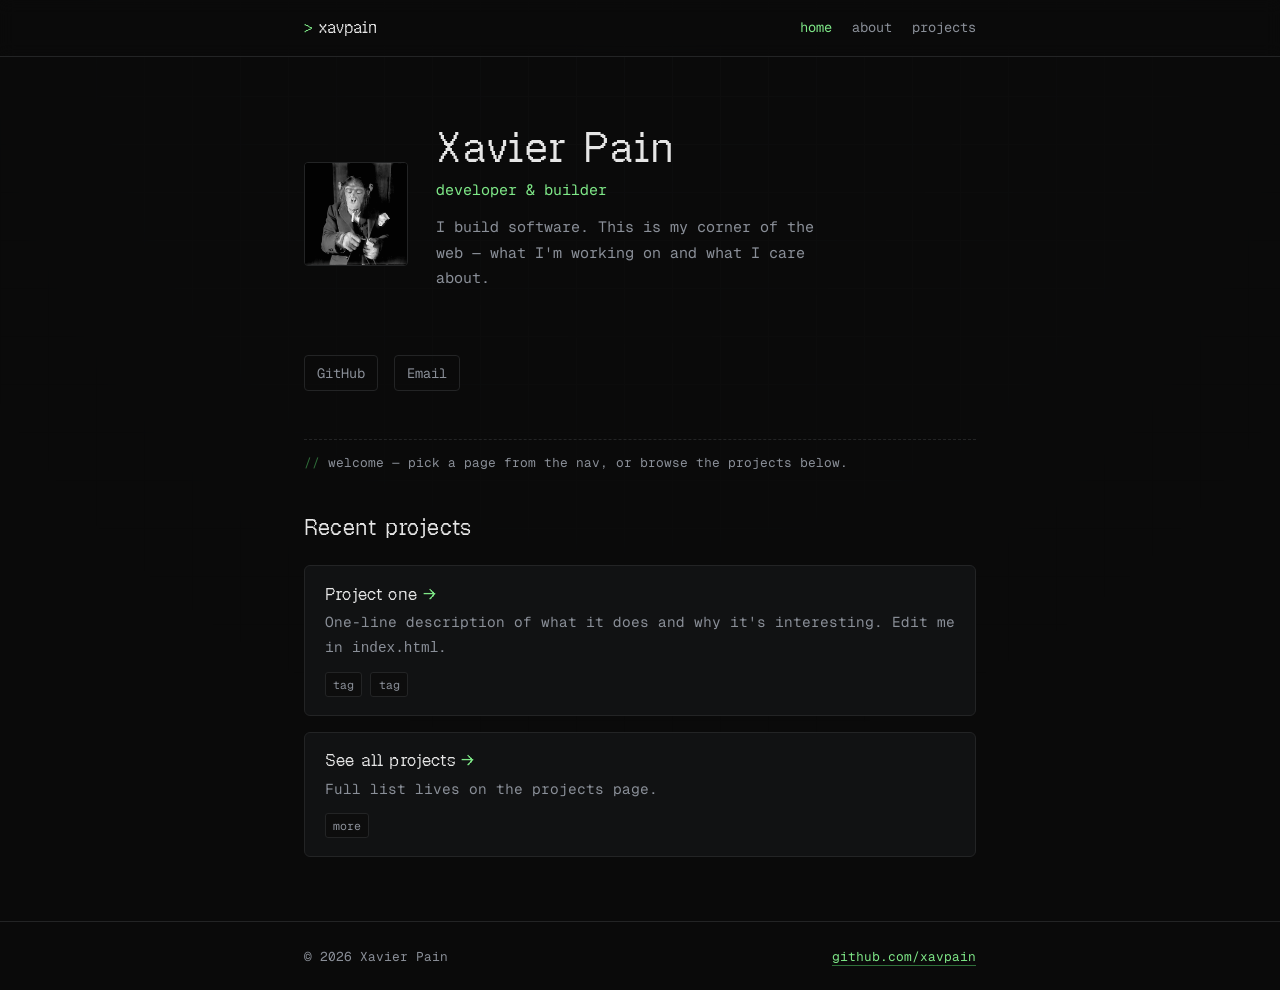
==== commit b93e6f55: "Replace old React build with static personal site Nuke CRA artifacts (static/, asset-manifest.json, " ====
--- a/index.html
+++ b/index.html
@@ -1 +1,66 @@
-<!doctype html><html lang="en"><head><meta charset="utf-8"/><link rel="icon" href="/favicon1.ico"/><meta name="viewport" content="width=device-width,initial-scale=1"/><meta name="Xavier's Portfolio" content="Portfolio content"/><meta property="og:title" content="Kritarth Sharma Portfolio"/><meta property="og:type" content="website"/><meta property="og:url" content="https://kritarth2121.github.io/"/><meta name="description" content="Xavier's Personal Portfolio Website" property="og:description"><meta name="description" content="/icons/desc.png" property="og:image"><meta name="keywords" content="Kritarth, PortFolio, MasterPortfolio, Xavier's Portfolio"/><meta name="author" content="Kritarth"/><meta name="application-name" content="Xavier's PortFolio"/><link rel="apple-touch-icon" sizes="57x57" href="/icons/apple-icon-57x57.png"><link rel="apple-touch-icon" sizes="60x60" href="/icons/apple-icon-60x60.png"><link rel="apple-touch-icon" sizes="72x72" href="/icons/apple-icon-72x72.png"><link rel="apple-touch-icon" sizes="76x76" href="/icons/apple-icon-76x76.png"><link rel="apple-touch-icon" sizes="114x114" href="/icons/apple-icon-114x114.png"><link rel="apple-touch-icon" sizes="120x120" href="/icons/apple-icon-120x120.png"><link rel="apple-touch-icon" sizes="144x144" href="/icons/apple-icon-144x144.png"><link rel="apple-touch-icon" sizes="152x152" href="/icons/apple-icon-152x152.png"><link rel="apple-touch-icon" sizes="180x180" href="/icons/apple-icon-180x180.png"><link rel="icon" type="image/png" sizes="192x192" href="/icons//android-icon-192x192.png"><link rel="icon" type="image/png" sizes="32x32" href="/icons/favicon-32x32.png"><link rel="icon" type="image/png" sizes="96x96" href="/icons/favicon-96x96.png"><link rel="icon" type="image/png" sizes="16x16" href="/icons/favicon-16x16.png"><link rel="manifest" href="/manifest.json"><meta name="msapplication-TileColor" content="#ffffff"><meta name="msapplication-TileImage" content="/icons/ms-icon-144x144.png"><meta name="theme-color" content="#000000"><script async src="https://pagead2.googlesyndication.com/pagead/js/adsbygoogle.js"></script><script>(adsbygoogle=window.adsbygoogle||[]).push({google_ad_client:"ca-pub-8856447829714090",enable_page_level_ads:!0})</script><script async src="https://www.googletagmanager.com/gtag/js?id=AW-825508380"></script><script>function gtag(){dataLayer.push(arguments)}window.dataLayer=window.dataLayer||[],gtag("js",new Date),gtag("config","AW-825508380")</script><script async src="https://www.googletagmanager.com/gtag/js?id=G-EFLHCG5PLC"></script><script>function gtag(){dataLayer.push(arguments)}window.dataLayer=window.dataLayer||[],gtag("js",new Date),gtag("config","UA-158726526-1")</script><link rel="manifest" href="/manifest.json"/><link rel="stylesheet" href="https://cdnjs.cloudflare.com/ajax/libs/font-awesome/6.4.2/css/all.min.css"/><script src="https://code.iconify.design/1/1.0.4/iconify.min.js"></script><script src="https://cdnjs.cloudflare.com/ajax/libs/animejs/2.0.2/anime.js"></script><script src="https://cdnjs.cloudflare.com/ajax/libs/canvasjs/1.7.0/canvasjs.min.js"></script><title>Xavier Pain - PortFolio</title><script defer="defer" src="/static/js/main.a9682049.js"></script><link href="/static/css/main.dd324436.css" rel="stylesheet"></head><body><noscript>You need to enable JavaScript to run this app.</noscript><div id="root"></div></body></html>+<!DOCTYPE html>
+<html lang="en">
+<head>
+  <meta charset="utf-8" />
+  <meta name="viewport" content="width=device-width, initial-scale=1" />
+  <title>Xavier Pain</title>
+  <meta name="description" content="Xavier Pain — developer. Personal site and projects." />
+  <link rel="icon" href="/favicon.svg" type="image/svg+xml" />
+  <link rel="preconnect" href="https://fonts.googleapis.com" />
+  <link rel="preconnect" href="https://fonts.gstatic.com" crossorigin />
+  <link href="https://fonts.googleapis.com/css2?family=Geist+Mono:wght@400;500;700&display=swap" rel="stylesheet" />
+  <link rel="stylesheet" href="/style.css" />
+</head>
+<body>
+  <nav>
+    <div class="wrap">
+      <a class="brand" href="/">xavpain</a>
+      <div class="links">
+        <a href="/" aria-current="page">home</a>
+        <a href="/about.html">about</a>
+        <a href="/projects.html">projects</a>
+      </div>
+    </div>
+  </nav>
+
+  <main class="wrap">
+    <section class="hero">
+      <img src="/assets/profile.png" alt="Xavier Pain" width="104" height="104" />
+      <div>
+        <h1>Xavier Pain</h1>
+        <p class="tagline">developer &amp; builder</p>
+        <p class="blurb">I build software. This is my corner of the web — what I'm working on and what I care about.</p>
+      </div>
+    </section>
+
+    <div class="socials">
+      <a href="https://github.com/xavpain">GitHub</a>
+      <a href="mailto:x.pain@camber.be">Email</a>
+      <!-- add LinkedIn / X / etc. here -->
+    </div>
+
+    <p class="rule">welcome — pick a page from the nav, or browse the projects below.</p>
+
+    <h2>Recent projects</h2>
+    <div class="projects">
+      <a class="card" href="https://github.com/xavpain" target="_blank" rel="noopener">
+        <h3>Project one <span class="arrow">&rarr;</span></h3>
+        <p>One-line description of what it does and why it's interesting. Edit me in <code>index.html</code>.</p>
+        <div class="tags"><span class="tag">tag</span><span class="tag">tag</span></div>
+      </a>
+      <a class="card" href="/projects.html">
+        <h3>See all projects <span class="arrow">&rarr;</span></h3>
+        <p>Full list lives on the projects page.</p>
+        <div class="tags"><span class="tag">more</span></div>
+      </a>
+    </div>
+  </main>
+
+  <footer>
+    <div class="wrap">
+      <span>&copy; 2026 Xavier Pain</span>
+      <span><a href="https://github.com/xavpain">github.com/xavpain</a></span>
+    </div>
+  </footer>
+</body>
+</html>
--- a/style.css
+++ b/style.css
@@ -0,0 +1,212 @@
+/* ============================================================
+   xavpain.github.io — minimal terminal theme
+   headings: Geist Pixel (Square, vendored woff2)
+   body:     Geist Mono (Google Fonts)
+   ============================================================ */
+
+@font-face {
+  font-family: "Geist Pixel";
+  src: url("/fonts/GeistPixel-Square.woff2") format("woff2");
+  font-weight: 400 700;
+  font-display: swap;
+}
+
+:root {
+  --bg:        #0a0a0a;
+  --bg-elev:   #111213;
+  --line:      #232425;
+  --text:      #e6e6e6;
+  --muted:     #8a8f98;
+  --accent:    #7ee787;   /* terminal green */
+  --accent-dim:#2f6f3a;
+  --maxw:      720px;
+  --pad:       1.5rem;
+}
+
+* { box-sizing: border-box; }
+
+html { scroll-behavior: smooth; }
+
+body {
+  margin: 0;
+  background: var(--bg);
+  color: var(--text);
+  font-family: "Geist Mono", ui-monospace, SFMono-Regular, Menlo, Consolas, monospace;
+  font-size: 15px;
+  line-height: 1.7;
+  -webkit-font-smoothing: antialiased;
+  text-rendering: optimizeLegibility;
+}
+
+/* subtle scanline / grid texture */
+body::before {
+  content: "";
+  position: fixed;
+  inset: 0;
+  pointer-events: none;
+  background-image:
+    linear-gradient(var(--line) 1px, transparent 1px),
+    linear-gradient(90deg, var(--line) 1px, transparent 1px);
+  background-size: 48px 48px;
+  opacity: 0.18;
+  z-index: 0;
+  mask-image: radial-gradient(circle at 50% 0%, #000 0%, transparent 70%);
+}
+
+.wrap {
+  position: relative;
+  z-index: 1;
+  max-width: var(--maxw);
+  margin: 0 auto;
+  padding: 0 var(--pad);
+}
+
+/* ---------- typography ---------- */
+
+h1, h2, h3, .pixel {
+  font-family: "Geist Pixel", "Geist Mono", monospace;
+  font-weight: 400;
+  letter-spacing: 0.01em;
+  line-height: 1.25;
+}
+
+h1 { font-size: clamp(1.8rem, 6vw, 2.6rem); margin: 0 0 .25rem; }
+h2 { font-size: 1.35rem; margin: 2.5rem 0 1rem; color: var(--text); }
+h3 { font-size: 1.05rem; margin: 1.5rem 0 .5rem; }
+
+a {
+  color: var(--accent);
+  text-decoration: none;
+  border-bottom: 1px solid var(--accent-dim);
+  transition: border-color .15s, color .15s;
+}
+a:hover { border-color: var(--accent); }
+
+p { margin: 0 0 1rem; }
+.muted { color: var(--muted); }
+
+/* ---------- nav ---------- */
+
+nav {
+  position: relative;
+  z-index: 1;
+  border-bottom: 1px solid var(--line);
+  background: rgba(10,10,10,.7);
+  backdrop-filter: blur(8px);
+  position: sticky;
+  top: 0;
+}
+nav .wrap {
+  display: flex;
+  align-items: center;
+  justify-content: space-between;
+  height: 56px;
+}
+nav .brand {
+  font-family: "Geist Pixel", monospace;
+  font-size: 1rem;
+  color: var(--text);
+  border: none;
+}
+nav .brand::before { content: "> "; color: var(--accent); }
+nav .links { display: flex; gap: 1.25rem; }
+nav .links a {
+  color: var(--muted);
+  border: none;
+  font-size: .85rem;
+}
+nav .links a:hover,
+nav .links a[aria-current="page"] { color: var(--accent); }
+
+/* ---------- hero ---------- */
+
+.hero {
+  display: flex;
+  align-items: center;
+  gap: 1.75rem;
+  padding: 4rem 0 2rem;
+}
+.hero img {
+  width: 104px;
+  height: 104px;
+  border-radius: 4px;
+  border: 1px solid var(--line);
+  image-rendering: auto;
+  flex-shrink: 0;
+}
+.hero .tagline { color: var(--accent); margin: .25rem 0 .75rem; }
+.hero .blurb { color: var(--muted); max-width: 42ch; }
+
+@media (max-width: 520px) {
+  .hero { flex-direction: column; align-items: flex-start; gap: 1rem; }
+}
+
+/* ---------- socials ---------- */
+
+.socials { display: flex; gap: 1rem; margin-top: 1rem; flex-wrap: wrap; }
+.socials a {
+  color: var(--muted);
+  border: 1px solid var(--line);
+  border-radius: 4px;
+  padding: .35rem .75rem;
+  font-size: .85rem;
+}
+.socials a:hover { color: var(--accent); border-color: var(--accent-dim); }
+
+/* ---------- prompt rule ---------- */
+
+.rule {
+  color: var(--muted);
+  font-size: .8rem;
+  margin: 3rem 0 0;
+  border-top: 1px dashed var(--line);
+  padding-top: .75rem;
+}
+.rule::before { content: "// "; color: var(--accent-dim); }
+
+/* ---------- project cards ---------- */
+
+.projects { display: grid; gap: 1rem; margin: 1.5rem 0; }
+.card {
+  display: block;
+  background: var(--bg-elev);
+  border: 1px solid var(--line);
+  border-radius: 6px;
+  padding: 1.1rem 1.25rem;
+  color: var(--text);
+  border-bottom: 1px solid var(--line);
+  transition: border-color .15s, transform .15s;
+}
+.card:hover { border-color: var(--accent-dim); transform: translateY(-2px); }
+.card h3 { margin: 0 0 .35rem; color: var(--text); }
+.card h3 .arrow { color: var(--accent); }
+.card p { color: var(--muted); margin: 0 0 .75rem; font-size: .9rem; }
+.tags { display: flex; gap: .5rem; flex-wrap: wrap; }
+.tag {
+  font-size: .72rem;
+  color: var(--muted);
+  background: #0d0d0d;
+  border: 1px solid var(--line);
+  border-radius: 3px;
+  padding: .1rem .45rem;
+}
+
+/* ---------- about ---------- */
+
+.stack { display: flex; flex-wrap: wrap; gap: .5rem; margin: .5rem 0 1rem; }
+ul.tight { padding-left: 1.2rem; }
+ul.tight li { margin: .25rem 0; color: var(--muted); }
+ul.tight li strong { color: var(--text); font-weight: 500; }
+
+/* ---------- footer ---------- */
+
+footer {
+  position: relative;
+  z-index: 1;
+  border-top: 1px solid var(--line);
+  margin-top: 4rem;
+  padding: 1.5rem 0;
+  color: var(--muted);
+  font-size: .8rem;
+}
+footer .wrap { display: flex; justify-content: space-between; flex-wrap: wrap; gap: .5rem; }
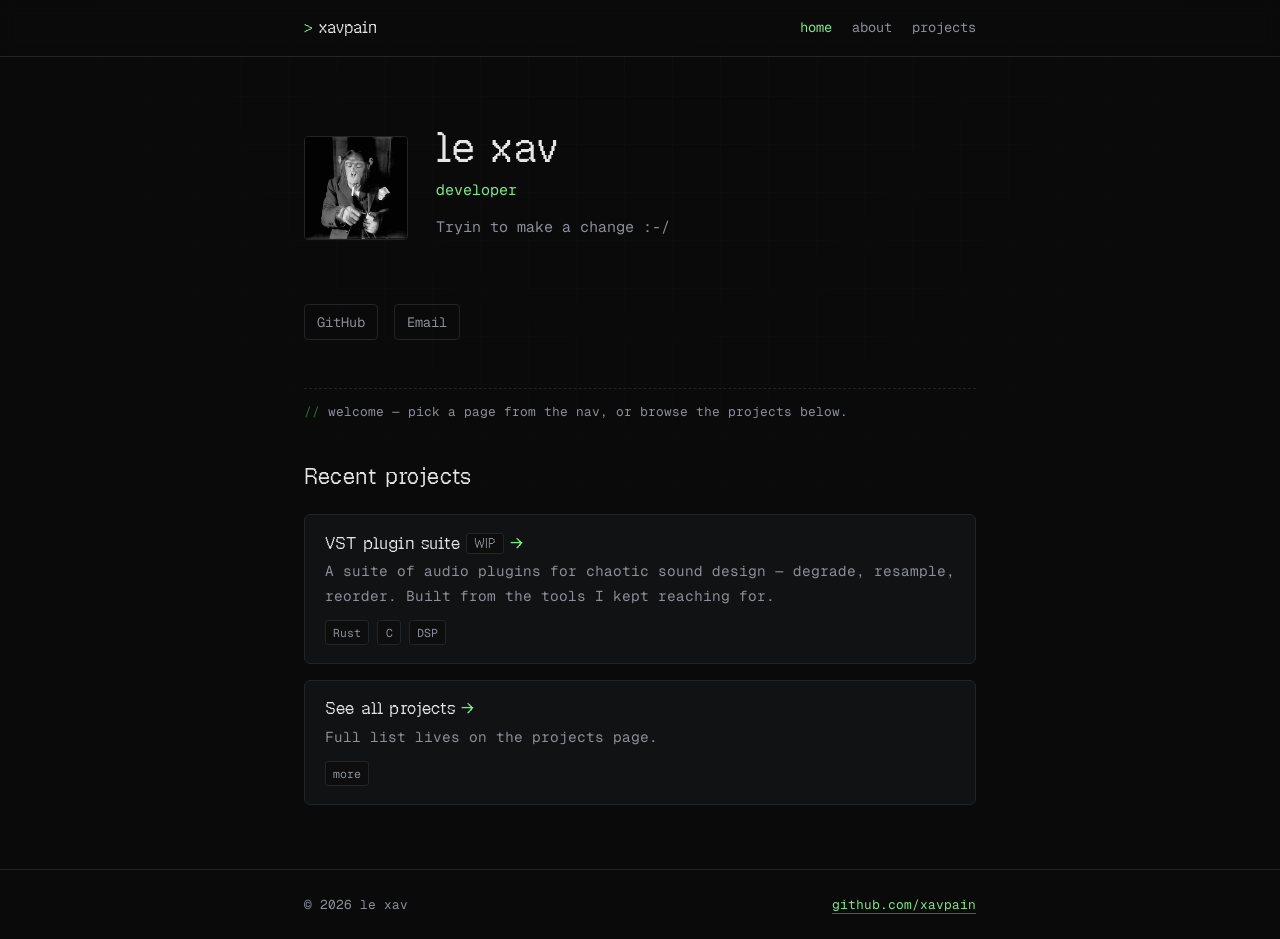
==== commit 9c690f18: "Personalize content: rename to "le xav", add VST suite project Replace display name with "le xav", s" ====
--- a/index.html
+++ b/index.html
@@ -3,8 +3,8 @@
 <head>
   <meta charset="utf-8" />
   <meta name="viewport" content="width=device-width, initial-scale=1" />
-  <title>Xavier Pain</title>
-  <meta name="description" content="Xavier Pain — developer. Personal site and projects." />
+  <title>le xav</title>
+  <meta name="description" content="le xav — developer. Personal site and projects." />
   <link rel="icon" href="/favicon.svg" type="image/svg+xml" />
   <link rel="preconnect" href="https://fonts.googleapis.com" />
   <link rel="preconnect" href="https://fonts.gstatic.com" crossorigin />
@@ -25,11 +25,11 @@
 
   <main class="wrap">
     <section class="hero">
-      <img src="/assets/profile.png" alt="Xavier Pain" width="104" height="104" />
+      <img src="/assets/profile.png" alt="le xav" width="104" height="104" />
       <div>
-        <h1>Xavier Pain</h1>
-        <p class="tagline">developer &amp; builder</p>
-        <p class="blurb">I build software. This is my corner of the web — what I'm working on and what I care about.</p>
+        <h1>le xav</h1>
+        <p class="tagline">developer</p>
+        <p class="blurb">Tryin to make a change :-/</p>
       </div>
     </section>
 
@@ -43,10 +43,10 @@
 
     <h2>Recent projects</h2>
     <div class="projects">
-      <a class="card" href="https://github.com/xavpain" target="_blank" rel="noopener">
-        <h3>Project one <span class="arrow">&rarr;</span></h3>
-        <p>One-line description of what it does and why it's interesting. Edit me in <code>index.html</code>.</p>
-        <div class="tags"><span class="tag">tag</span><span class="tag">tag</span></div>
+      <a class="card" href="/projects.html#vst-suite">
+        <h3>VST plugin suite <span class="tag" style="vertical-align:middle">WIP</span> <span class="arrow">&rarr;</span></h3>
+        <p>A suite of audio plugins for chaotic sound design — degrade, resample, reorder. Built from the tools I kept reaching for.</p>
+        <div class="tags"><span class="tag">Rust</span><span class="tag">C</span><span class="tag">DSP</span></div>
       </a>
       <a class="card" href="/projects.html">
         <h3>See all projects <span class="arrow">&rarr;</span></h3>
@@ -58,7 +58,7 @@
 
   <footer>
     <div class="wrap">
-      <span>&copy; 2026 Xavier Pain</span>
+      <span>&copy; 2026 le xav</span>
       <span><a href="https://github.com/xavpain">github.com/xavpain</a></span>
     </div>
   </footer>
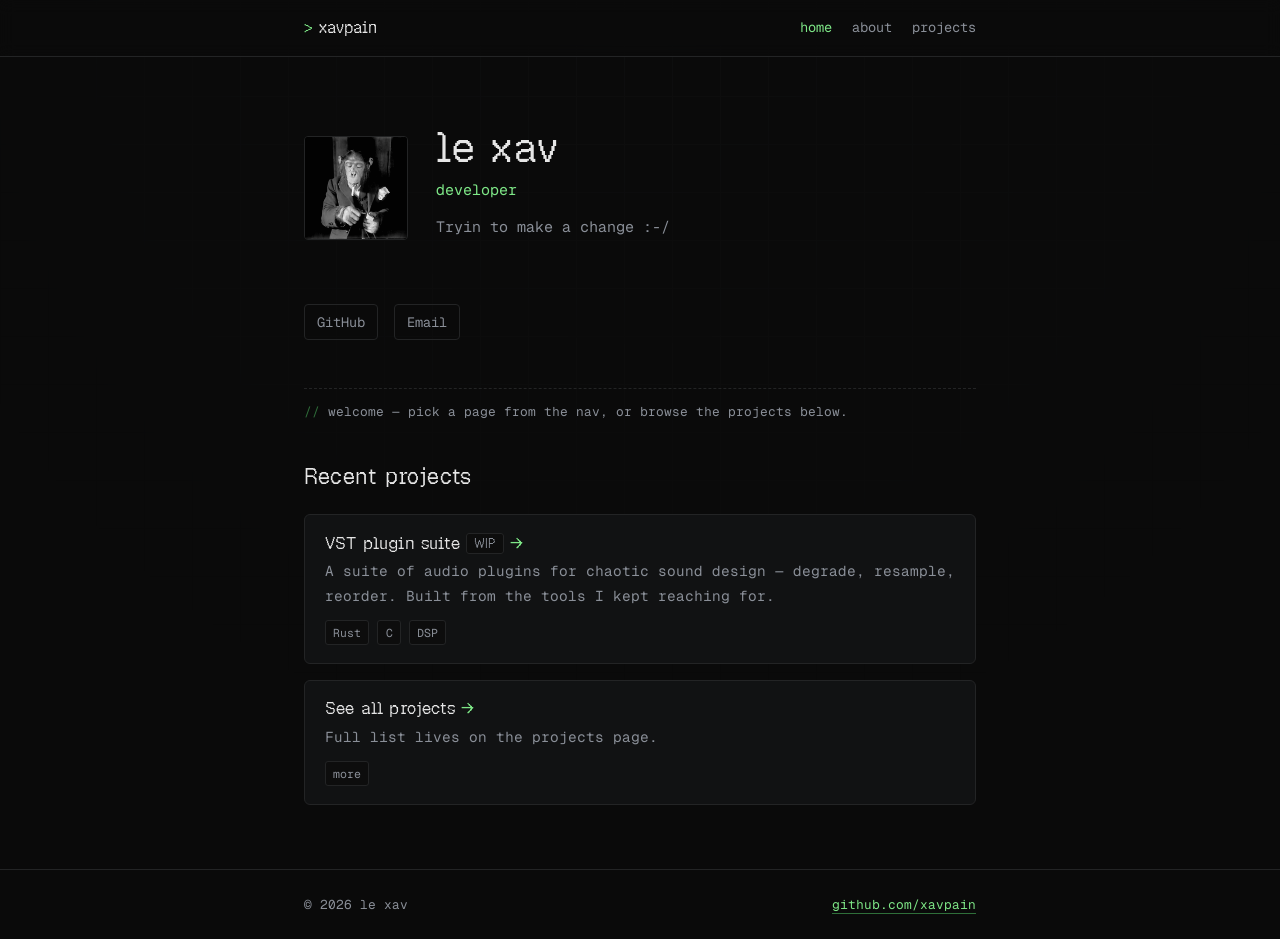
==== commit e09cdedd: "Update contact email to xavier.pain@proton.me Co-Authored-By: Claude Opus 4.8 (1M context) <noreply@" ====
--- a/index.html
+++ b/index.html
@@ -35,7 +35,7 @@
 
     <div class="socials">
       <a href="https://github.com/xavpain">GitHub</a>
-      <a href="mailto:x.pain@camber.be">Email</a>
+      <a href="mailto:xavier.pain@proton.me">Email</a>
       <!-- add LinkedIn / X / etc. here -->
     </div>
 
